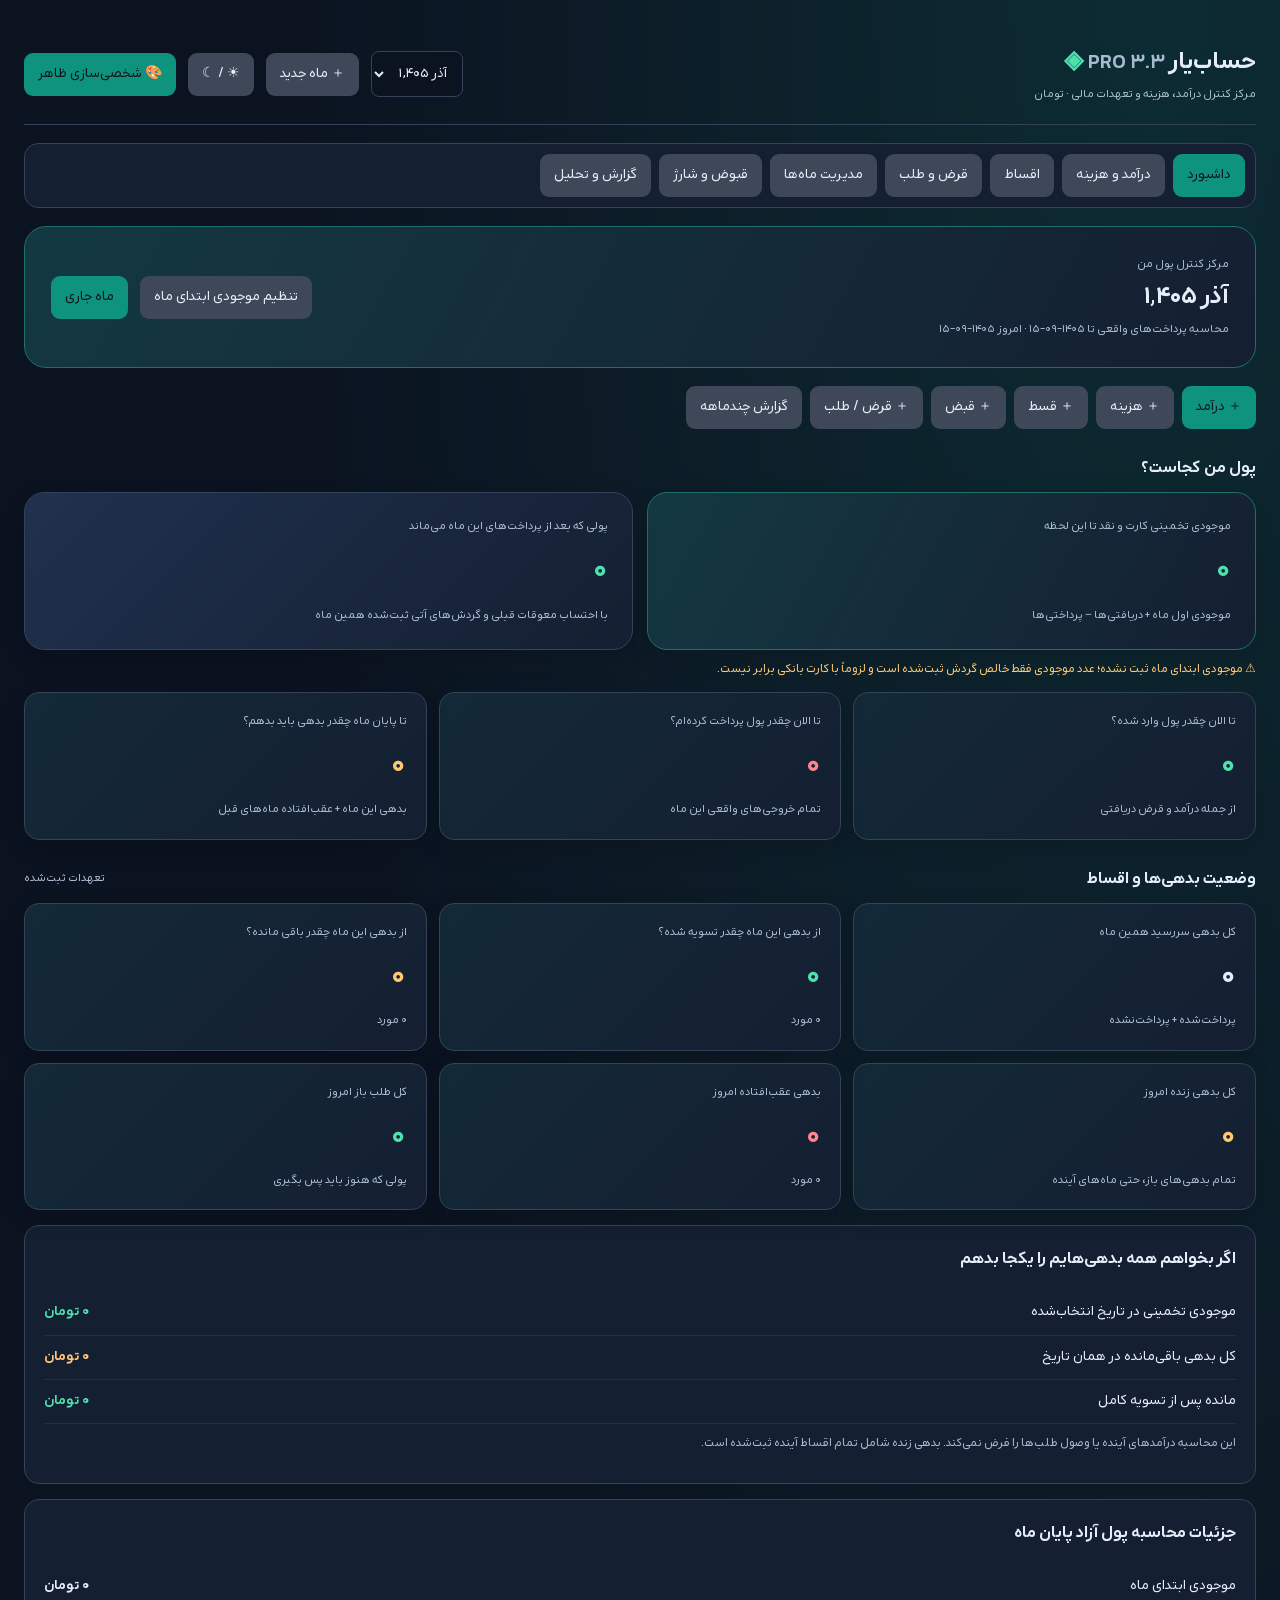
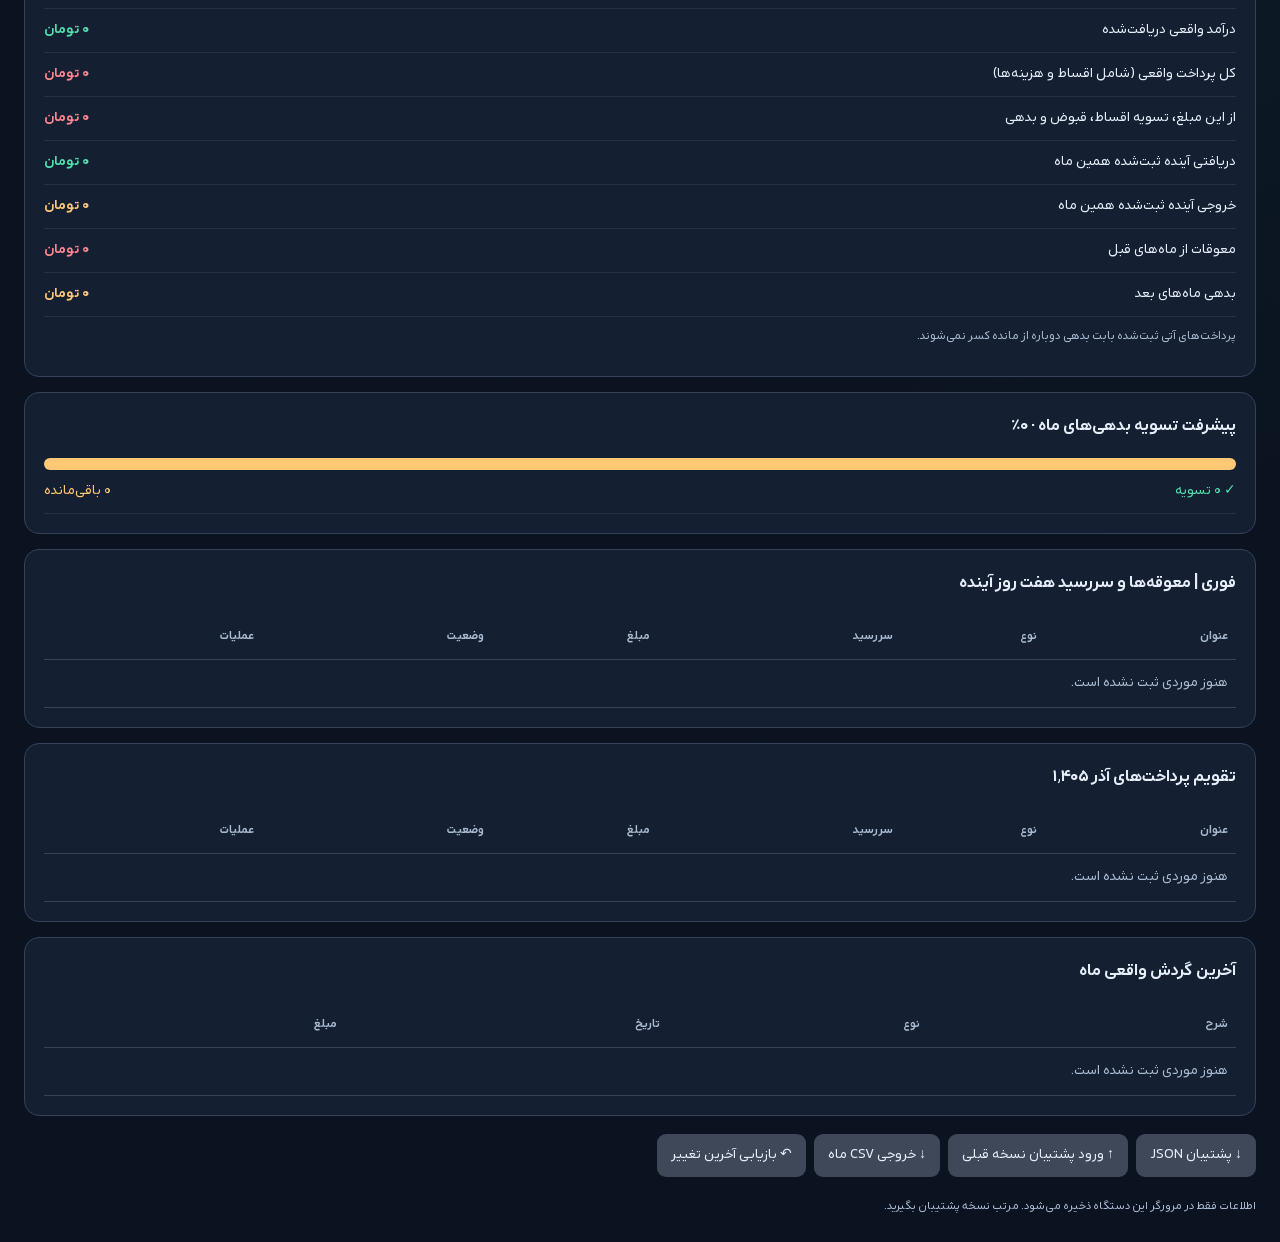
==== index.html @ c20eb89d "chore: add original HesabYar PRO 3.3 single-file app" ====
<!DOCTYPE html><html lang="fa" dir="rtl"><meta charset="utf-8"><meta name="viewport" content="width=device-width,initial-scale=1"><title>حساب‌یار | مدیریت مالی شخصی</title><style>
*{box-sizing:border-box}body{margin:0;font:14px Tahoma,Arial,sans-serif;background:#0b1220;color:#e5edf8}button,input,select{font:inherit}button{cursor:pointer;border:0;border-radius:9px;padding:10px 14px;background:#26364e;color:#fff}button:hover{filter:brightness(1.2)}.primary{background:#0e937e}.danger{color:#ff9d9d}.wrap{max-width:1300px;margin:auto;padding:24px}header{display:flex;justify-content:space-between;align-items:center;flex-wrap:wrap;gap:12px}h1{font-size:25px;margin:0}h2{font-size:17px;margin:0 0 18px}small,.muted{color:#9baec8}nav,.actions{display:flex;gap:8px;flex-wrap:wrap;margin:18px 0}nav button.active{background:#0e937e}.grid{display:grid;grid-template-columns:repeat(auto-fit,minmax(210px,1fr));gap:12px}.card,.panel{background:#141f31;border:1px solid #26364a;border-radius:15px;padding:19px}.card strong{display:block;font-size:25px;margin:12px 0;overflow-wrap:anywhere}.panel{margin-top:15px}.green{color:#4ee0ad}.red{color:#ff858e}.amber{color:#ffc875}.row{display:flex;gap:12px;flex-wrap:wrap;align-items:center}.row>*{min-width:0}input,select{background:#0d1727;color:#eee;border:1px solid #40516a;border-radius:8px;padding:11px;width:100%}label{display:grid;gap:7px;color:#b7c7db}form .grid{margin:15px 0}table{width:100%;border-collapse:collapse;white-space:nowrap}td,th{text-align:right;padding:12px 8px;border-bottom:1px solid #26364a}th{color:#a7b9d1;font-size:12px}.scroll{overflow:auto}.pill{display:inline-block;border-radius:20px;background:#25354b;padding:5px 10px}.bar{height:12px;background:#29374a;border-radius:8px;overflow:hidden;margin:12px 0}.bar i{display:block;height:100%;background:#35c9a1}.hidden{display:none!important}dialog{background:#141f31;color:#eee;border:1px solid #40516a;border-radius:16px;width:min(680px,95vw);max-height:90vh;overflow:auto;padding:24px}dialog::backdrop{background:#0009}.notice{padding:12px;border-right:3px solid #ffc875;background:#242b36;border-radius:8px;margin:12px 0}body.light{background:#edf2f7;color:#182438}body.light .panel,body.light .card,body.light dialog{background:white;color:#182438;border-color:#d6deea}body.light input,body.light select{background:#f4f7fb;color:#182438}body.light label,body.light .muted,body.light small,body.light th{color:#52647a}body.light .green{color:#087b58}body.light .red{color:#b72237}body.light .amber{color:#956000}@media(max-width:600px){.wrap{padding:12px}.card strong{font-size:20px}td,th{padding:9px 5px}}
body{background:radial-gradient(ellipse at 90% 0%,#17364a 0%,#0b1220 45%);line-height:1.65}.wrap{max-width:1440px}header{padding:18px 0;border-bottom:1px solid #304158}nav{position:sticky;top:0;z-index:2;background:#111c2cee;backdrop-filter:blur(12px);padding:10px;border:1px solid #304158;border-radius:14px}nav button{background:transparent}nav button.active{background:#147d73}.card{background:linear-gradient(135deg,#182a3e,#141f31);box-shadow:0 8px 24px #0002}.card strong{font-size:clamp(19px,2vw,28px);font-variant-numeric:tabular-nums}.hero{background:linear-gradient(120deg,#183b4c,#102437 65%);border:1px solid #35576a;border-radius:22px;padding:26px;display:flex;justify-content:space-between;align-items:center;flex-wrap:wrap;gap:20px}.heroamount{font-size:clamp(24px,4vw,42px);font-weight:bold}.heroamount small{font-size:13px}.state{display:inline-block;padding:5px 12px;border-radius:20px;font-size:12px;font-weight:bold}.paid{color:#65e8b7;background:#124638}.late{color:#ffadb6;background:#542b3b}.soon{color:#ffd28a;background:#513d25}.waiting{color:#bad4ff;background:#253d61}.chartrow{display:grid;grid-template-columns:minmax(90px,1fr) 3fr minmax(90px,1fr);gap:16px;align-items:center;padding:10px 0;border-bottom:1px solid #304158}.reportcards{margin-top:16px}tbody tr:hover{background:#8295af12}td button{margin:2px;padding:7px 10px}.light nav{background:#f9fbff}.light nav button{color:#334155}.light nav button.active{color:white}.light .hero{background:linear-gradient(120deg,#dcf5ef,#e4edf9);border-color:#c0d7db}.light .paid{color:#087b58;background:#d6f5e6}.light .late{color:#b72237;background:#ffe1e5}.light .soon{color:#835400;background:#fff0d2}.light .waiting{color:#244b80;background:#e1edff}input[data-money]{font-weight:bold;font-size:18px;letter-spacing:1px}button:focus-visible,input:focus-visible,select:focus-visible{outline:2px solid #47cdb7;outline-offset:2px}@media(max-width:600px){.hero{padding:16px}.chartrow{grid-template-columns:1fr 2fr}.chartrow>b:last-child{grid-column:2}.grid{grid-template-columns:repeat(auto-fit,minmax(150px,1fr))}}

.finance-main{display:grid;grid-template-columns:repeat(2,minmax(0,1fr));gap:14px}.finance-main .card{padding:24px;border-radius:20px}.finance-main .card strong{font-size:clamp(22px,3vw,38px)}.finance-main .card:first-child{border-color:#298b79;background:linear-gradient(135deg,#123d38,#14283b)}.finance-main .card:nth-child(2){border-color:#526b91;background:linear-gradient(135deg,#233b59,#17263a)}.finance-main .card small{display:block}.finance-grid{display:grid;grid-template-columns:repeat(3,minmax(0,1fr));gap:12px}.finance-grid .card strong,.finance-main .card strong{white-space:nowrap;overflow-wrap:normal;direction:ltr;text-align:right;font-size:clamp(18px,2.15vw,32px);letter-spacing:-.6px}.finance-grid .card small{display:block}.section-title{margin:25px 0 10px;display:flex;align-items:center;justify-content:space-between;gap:10px}.section-title h2{margin:0}.finance-note{color:#9baec8;font-size:12px;margin:10px 0}.finance-grid .card{min-width:0}.light .finance-main .card:first-child{background:#e0f5eb}.light .finance-main .card:nth-child(2){background:#e5edf9}.light .finance-note{color:#52647a}.debt-bar{display:flex;height:12px;border-radius:12px;overflow:hidden;background:#29374a}.debt-bar span{display:block}.mini-line{display:flex;justify-content:space-between;gap:12px;padding:10px 0;border-bottom:1px solid #8295af25}.mini-line b{white-space:nowrap}.balance-warning{color:#ffc875;font-size:12px}.light .balance-warning{color:#956000}@media(max-width:850px){.finance-grid{grid-template-columns:repeat(2,minmax(0,1fr))}}@media(max-width:520px){.finance-main,.finance-grid{grid-template-columns:1fr}.finance-main .card strong,.finance-grid .card strong{font-size:27px}}

body{font-family:var(--ui-font,Arad,Tahoma,Arial,sans-serif);font-size:var(--ui-size,14px);background:radial-gradient(ellipse at 90% 0%,color-mix(in srgb,var(--accent) 20%,var(--bg)),var(--bg) 55%);color:var(--fg)}
body.light{background:radial-gradient(ellipse at 90% 0%,color-mix(in srgb,var(--accent) 12%,var(--bg)),var(--bg) 55%);color:var(--fg)}
body .card,body.light .card,body .panel,body.light .panel,body dialog,body.light dialog{background:var(--surface);color:var(--fg);border-color:var(--border)}
body .card{background:linear-gradient(135deg,color-mix(in srgb,var(--accent) 9%,var(--surface)),var(--surface))}
body .hero,body.light .hero,body .finance-main .card:first-child,body.light .finance-main .card:first-child{background:linear-gradient(120deg,color-mix(in srgb,var(--accent) 22%,var(--surface)),var(--surface));border-color:color-mix(in srgb,var(--accent) 55%,var(--border))}
body .finance-main .card:nth-child(2),body.light .finance-main .card:nth-child(2){background:linear-gradient(135deg,color-mix(in srgb,var(--accent2) 20%,var(--surface)),var(--surface));border-color:var(--border)}
body nav,body.light nav{background:var(--surface);border-color:var(--border)}body nav button,body.light nav button{color:var(--fg)}body nav button.active,body.light nav button.active,body .primary{background:var(--accent);color:var(--accent-text)}
body input,body select,body.light input,body.light select{background:var(--bg);color:var(--fg);border-color:var(--border)}body label,body small,body .muted,body th,body .finance-note,body.light label,body.light small,body.light .muted,body.light th,body.light .finance-note{color:var(--muted)}
body td,body th,body header,body .chartrow{border-color:var(--border)}body button:not(.primary):not(.active){background:color-mix(in srgb,var(--surface) 80%,var(--fg));color:var(--fg)}body nav button:not(.active){background:transparent}body .pill,body .notice{background:color-mix(in srgb,var(--surface) 88%,var(--fg));color:var(--fg)}
body .green,body.light .green{color:var(--good)}body .red,body.light .red,body .danger{color:var(--bad)}body .amber,body.light .amber,body .balance-warning,body.light .balance-warning{color:var(--warn)}body .bar i{background:var(--accent)}body .debt-bar span:first-child{background:var(--good)!important}body .debt-bar span:nth-child(2){background:var(--warn)!important}
.appearance-grid{display:grid;grid-template-columns:repeat(auto-fit,minmax(130px,1fr));gap:10px;margin:14px 0}.theme-tile{border:1px solid var(--border);text-align:right;padding:12px!important;display:grid;gap:8px}.theme-tile.selected{outline:2px solid var(--accent)}.swatches{display:flex;gap:5px}.swatches i{height:20px;flex:1;border-radius:5px;border:1px solid #8885}.appearance-preview{padding:16px;border:1px solid var(--border);border-radius:14px;background:linear-gradient(120deg,color-mix(in srgb,var(--accent) 18%,var(--surface)),var(--surface));margin:14px 0}input[type=color]{height:45px;padding:4px}input[type=range]{padding:0;accent-color:var(--accent)}
@font-face{font-family:HesabArad;src:url([data-uri]) format("woff2");font-weight:100 1000;font-style:normal;font-display:swap}body,body button,body input,body select,body textarea,body dialog,body option{font-family:var(--ui-font,Tahoma,sans-serif)!important}dialog{font-size:var(--ui-size,14px)}
</style><body><main class="wrap"><header><div><h1>حساب‌یار <small>PRO 3.3</small> <span class="green">◈</span></h1><small>مرکز کنترل درآمد، هزینه و تعهدات مالی · تومان</small></div><div class="row"><select id="month" style="width:auto" onchange="S.month=this.value;addMonth(S.month);save();render()"></select><button onclick="newMonth()">＋ ماه جدید</button><button onclick="toggleAppearance()">☀ / ☾</button><button class="primary" onclick="appearanceDialog()">🎨 شخصی‌سازی ظاهر</button></div></header><nav id="nav"></nav><div id="view"></div><div class="actions"><button onclick="backup()">↓ پشتیبان JSON</button><button onclick="document.getElementById('import').click()">↑ ورود پشتیبان نسخه قبلی</button><input class="hidden" type="file" id="import" accept=".json" onchange="restore(this)"><button onclick="csv()">↓ خروجی CSV ماه</button><button onclick="recoverPrevious()">↶ بازیابی آخرین تغییر</button></div><small>اطلاعات فقط در مرورگر این دستگاه ذخیره می‌شود. مرتب نسخه پشتیبان بگیرید.</small></main><dialog id="dlg"><div class="row" style="justify-content:space-between"><h2 id="dt"></h2><button onclick="document.getElementById('dlg').close()">✕</button></div><div id="db"></div></dialog><dialog id="appearance" style="width:min(800px,95vw)"><div class="row" style="justify-content:space-between"><h2>شخصی‌سازی ظاهر</h2><button onclick="$('appearance').close()">✕</button></div><div id="appearanceBody"></div><input class="hidden" id="fontUpload" type="file" accept=".woff,.woff2,.ttf,.otf" onchange="importFont(this)"></dialog><script>
const $=id=>document.getElementById(id), fmt=n=>Math.round(n||0).toLocaleString('fa-IR'), esc=s=>String(s??'').replace(/[&<>"']/g,c=>({'&':'&amp;','<':'&lt;','>':'&gt;','"':'&quot;',"'":'&#39;'}[c])), uid=()=>Date.now().toString(36)+Math.random().toString(36).slice(2,9), pad=n=>String(n).padStart(2,'0');
const pf=new Intl.DateTimeFormat('en-US-u-ca-persian',{year:'numeric',month:'2-digit',day:'2-digit'});function jdate(d=new Date()){let p=Object.fromEntries(pf.formatToParts(d).map(x=>[x.type,x.value]));return p.year+'-'+p.month+'-'+p.day}const today=()=>jdate(), current=()=>today().slice(0,7);const dateCache=new Map();function greg(j){if(dateCache.has(j))return dateCache.get(j);let [y,m,d]=j.split('-').map(Number), a=new Date(y+621,2,19,12);for(let i=0;i<370;i++){let t=new Date(a);t.setDate(a.getDate()+i);if(jdate(t)===j){dateCache.set(j,t);return t}}dateCache.set(j,null);return null}function shift(m,n){let [y,k]=m.split('-').map(Number),z=y*12+k-1+n;return Math.floor(z/12)+'-'+pad(z%12+1)}function due(m,d){for(let k=Math.min(d,31);k>=1;k--){let j=m+'-'+pad(k);if(greg(j))return j}return m+'-01'}function days(j){let a=greg(j),b=greg(today());return a&&b?Math.round((a-b)/86400000):0}const names=['فروردین','اردیبهشت','خرداد','تیر','مرداد','شهریور','مهر','آبان','آذر','دی','بهمن','اسفند'];function monthName(m){return names[+m.slice(5)-1]+' '+fmt(+m.slice(0,4))}function norm(s){return String(s).replace(/[۰-۹]/g,c=>'۰۱۲۳۴۵۶۷۸۹'.indexOf(c)).replace(/[٠-٩]/g,c=>'٠١٢٣٤٥٦٧٨٩'.indexOf(c)).replaceAll('/','-').trim()}
let S={month:current(),months:[current()],tx:[],plans:[],loans:[],light:false};try{let raw=localStorage.getItem('hesabyar-v1');if(raw)S=JSON.parse(raw)}catch(e){alert('خواندن اطلاعات قبلی ناموفق بود')}function save(){try{let old=localStorage.getItem('hesabyar-v1');if(old&&old!==JSON.stringify(S))localStorage.setItem('hesabyar-previous',old);localStorage.setItem('hesabyar-v1',JSON.stringify(S));}catch(e){alert('ذخیره ناموفق است؛ پشتیبان بگیرید')}}if(S.light)document.body.classList.add('light');let tab='dash';const tabs={dash:'داشبورد',tx:'درآمد و هزینه',plans:'اقساط',loans:'قرض و طلب',months:'مدیریت ماه‌ها',bills:'قبوض و شارژ',reports:'گزارش و تحلیل'};function openD(t,h){$('dt').textContent=t;$('db').innerHTML=h;$('dlg').showModal()}function closeD(){ $('dlg').close();save();render()}function field(n,l,v='',type='text',extra=''){return `<label>${l}<input name="${n}" type="${type}" value="${esc(n==='amount'&&v!==''?fmt(v):v)}" ${n==='amount'?'inputmode="numeric" data-money="1" autocomplete="off"':''} ${extra} required></label>`}function sel(n,l,opts,v){return `<label>${l}<select name="${n}">${opts.map(([a,b])=>`<option value="${a}" ${a===v?'selected':''}>${b}</option>`).join('')}</select></label>`}function form(h,fn,button='ذخیره'){return `<form onsubmit="event.preventDefault();${fn}(Object.fromEntries(new FormData(this)))"><div class="grid">${h}</div><button class="primary">${button}</button></form>`}function dateField(n,l,v){return field(n,l,v,'text','placeholder="1405-09-01"')}function validDate(x){x=norm(x);if(!/^\d{4}-\d{2}-\d{2}$/.test(x)||!greg(x))throw Error('تاریخ شمسی نامعتبر است؛ نمونه 1405-09-01');return x}function money(x){let n=Number(norm(x).replace(/[,٬، ]/g,''));if(!Number.isFinite(n)||n<=0)throw Error('مبلغ باید مثبت باشد');return n}function safe(fn){try{fn()}catch(e){alert(e.message)}}function addMonth(m){if(!S.months.includes(m))S.months.push(m)}function newMonth(){openD('تعریف ماه جدید',form(field('m','سال و ماه شمسی',shift(S.month,1)),'saveMonth'))}function saveMonth(o){safe(()=>{let m=norm(o.m);if(!/^\d{4}-(0[1-9]|1[0-2])$/.test(m))throw Error('نمونه صحیح: 1405-09');addMonth(m);S.month=m;closeD()})}
function installments(){return S.plans.flatMap(p=>Array.from({length:p.count},(_,i)=>({id:p.id+':'+i,plan:p,i,date:due(shift(p.start,i),p.day),amount:p.amount,pay:p.pay?.[i]||null,title:p.title,kind:p.kind==='bill'?'bill':'installment'})))}function obligations(){return [...installments(),...S.loans.map(l=>({...l,kind:l.type==='borrow'?'borrow':'lend'}))]}function cash(){let a=S.tx.map(t=>({...t,sign:t.type==='income'?1:-1}));for(let o of installments())if(o.pay)a.push({title:o.title,date:o.pay.date,amount:o.pay.amount,sign:-1,type:o.kind});for(let l of S.loans){a.push({title:l.title,date:l.given,amount:l.amount,sign:l.type==='borrow'?1:-1,type:l.type});if(l.pay)a.push({title:l.title,date:l.pay.date,amount:l.pay.amount,sign:l.type==='borrow'?-1:1,type:'settlement'})}return a}function totals(m){let a=cash().filter(t=>t.date.slice(0,7)===m),inc=a.filter(t=>t.sign===1).reduce((s,t)=>s+t.amount,0),out=a.filter(t=>t.sign===-1).reduce((s,t)=>s+t.amount,0);let pending=obligations().filter(o=>!o.pay&&o.kind!=='lend'&&o.date.slice(0,7)===m).reduce((s,o)=>s+o.amount,0);return {inc,out,pending,net:inc-out}}function status(o){if(o.pay&&o.pay.date>today())return '<span class="state waiting">پرداخت ثبت‌شده برای آینده</span>';if(o.pay)return '<span class="state paid">✓ تسویه شده</span>';let d=days(o.date);return `<span class="state ${d<0?'late':d<=7?'soon':'waiting'}">${d<0?fmt(-d)+' روز گذشته':d===0?'امروز':fmt(d)+' روز مانده'}</span>`}function table(head,rows){return `<div class="scroll"><table><thead><tr>${head.map(x=>`<th>${x}</th>`).join('')}</tr></thead><tbody>${rows.length?rows.map(r=>'<tr>'+r.map(x=>`<td>${x}</td>`).join('')+'</tr>').join(''):`<tr><td colspan="${head.length}" class="muted">هنوز موردی ثبت نشده است.</td></tr>`}</tbody></table></div>`}function card(l,v,c='',sub=''){return `<div class="card"><small>${l}</small><strong class="${c}">${fmt(v)}</strong><small>${sub||'تومان'}</small></div>`}function act(t,fn,c=''){return `<button class="${c}" onclick="${fn}">${t}</button>`}function payBtn(o){return act(o.pay?'لغو تسویه':'ثبت تسویه',`payDialog('${o.kind}','${o.id}')`,o.pay?'':'primary')}function obRows(a){return a.map(o=>[esc(o.title),o.kind==='lend'?'طلب':o.kind==='borrow'?'بدهی':o.kind==='bill'?'قبض / شارژ':'قسط',esc(o.date),fmt(o.amount),status(o),payBtn(o)])}function oldDashboard(){let t=totals(S.month),all=obligations(),pending=all.filter(o=>!o.pay&&o.kind!=='lend'),rec=all.filter(o=>!o.pay&&o.kind==='lend'),late=pending.filter(o=>days(o.date)<0),soon=all.filter(o=>!o.pay&&days(o.date)<=30).sort((a,b)=>a.date.localeCompare(b.date));return `<div class="grid">${card('ورودی ماه',t.inc,'green')}${card('خروجی ماه',t.out,'red')}${card('مانده واقعی ماه',t.net,t.net<0?'red':'green')}${card('مانده پس از تعهدات ماه',t.net-t.pending,'amber')}${card('کل بدهی باز',pending.reduce((s,o)=>s+o.amount,0),'red')}${card('کل مطالبات باز',rec.reduce((s,o)=>s+o.amount,0),'green')}${card('اقساط و بدهی عقب‌افتاده',late.reduce((s,o)=>s+o.amount,0),'red',fmt(late.length)+' مورد')}</div><div class="actions">${act('＋ درآمد',"txDialog('income')",'primary')}${act('＋ هزینه',"txDialog('expense')")}${act('＋ قسط جدید','planDialog()')}${act('＋ قرض / طلب','loanDialog()')}</div><div class="panel"><h2>نبض مالی ${monthName(S.month)}</h2><div class="row"><span>نسبت خروجی به ورودی: ${t.inc?fmt(t.out/t.inc*100)+'٪':'نامشخص'}</span></div><div class="bar"><i style="width:${t.inc?Math.min(100,t.out/t.inc*100):0}%;background:${t.out>t.inc?'#ef7181':'#35c9a1'}"></i></div><small>تعهدات پرداخت‌نشده همین ماه: ${fmt(t.pending)} تومان</small></div><div class="panel"><h2>⏱ سررسیدهای ۳۰ روز آینده و معوقه‌ها</h2>${table(['عنوان','نوع','سررسید','مبلغ','وضعیت','عملیات'],obRows(soon))}</div><div class="panel"><h2>روند ماهانه</h2>${S.months.slice().sort().map(m=>{let a=totals(m),max=Math.max(a.inc,a.out,1);return `<div style="margin:15px 0"><b>${monthName(m)}</b><small> | ورودی ${fmt(a.inc)} / خروجی ${fmt(a.out)}</small><div class="bar"><i style="width:${a.inc/max*100}%"></i></div><div class="bar"><i style="width:${a.out/max*100}%;background:#ef7181"></i></div></div>`}).join('')}</div>`}
function txDialog(type='income',id=''){let t=S.tx.find(x=>x.id===id)||{type,title:'',amount:'',date:S.month===current()?today():S.month+'-01',category:'سایر'};openD(id?'ویرایش تراکنش':'ثبت تراکنش',form(sel('type','نوع',[['income','درآمد'],['expense','هزینه']],t.type)+field('title','شرح',t.title)+field('amount','مبلغ (تومان)',t.amount)+dateField('date','تاریخ شمسی',t.date)+field('category','دسته‌بندی',t.category),`saveTx.bind(null,'${id}')`))}function saveTx(id,o){safe(()=>{let t={...o,id:id||uid(),amount:money(o.amount),date:validDate(o.date)};S.tx=S.tx.filter(x=>x.id!==id);S.tx.push(t);addMonth(t.date.slice(0,7));closeD()})}function remove(type,id){if(confirm('این مورد حذف شود؟')){S[type]=S[type].filter(x=>x.id!==id);save();render()}}function txView(){let a=S.tx.filter(t=>t.date.startsWith(S.month)).sort((a,b)=>a.date.localeCompare(b.date));return `<div class="actions">${act('＋ درآمد',"txDialog('income')",'primary')}${act('＋ هزینه',"txDialog('expense')")}</div><div class="panel"><h2>تراکنش‌های ${monthName(S.month)}</h2>${table(['شرح','دسته','نوع','تاریخ','مبلغ','عملیات'],a.map(t=>[esc(t.title),esc(t.category),t.type==='income'?'درآمد':'هزینه',t.date,fmt(t.amount),act('ویرایش',`txDialog('${t.type}','${t.id}')`)+act('حذف',`remove('tx','${t.id}')`,'danger')]))}</div><div class="panel"><h2>دفتر گردش نقدی (شامل تسویه‌ها و قرض‌ها)</h2>${table(['شرح','تاریخ','مبلغ'],cash().filter(t=>t.date.startsWith(S.month)).map(t=>[esc(t.title),t.date,`<span class="${t.sign>0?'green':'red'}">${t.sign>0?'+':'−'} ${fmt(t.amount)}</span>`]))}</div>`}
let wizard={};function planDialog(id=''){let p=S.plans.find(x=>x.id===id);wizard=p?{...p}:{title:'',amount:'',count:12,day:5,start:S.month};openD('ویزارد اقساط | مرحله ۱ از ۲',form(field('title','نام وام یا خرید',wizard.title)+field('amount','مبلغ هر قسط (تومان)',wizard.amount)+field('count','تعداد اقساط باقی‌مانده',wizard.count,'number','min="1" max="360"')+field('day','روز سررسید ماه',wizard.day,'number','min="1" max="31"')+field('start','ماه اولین قسط (شمسی)',wizard.start),`previewPlan.bind(null,'${id}')`,'پیش‌نمایش جدول'))}function previewPlan(id,o){safe(()=>{let start=norm(o.start),count=+o.count,day=+o.day;if(!/^\d{4}-(0[1-9]|1[0-2])$/.test(start)||!Number.isInteger(count)||count<1||count>360||!Number.isInteger(day)||day<1||day>31)throw Error('ماه، روز یا تعداد نامعتبر است');let old=S.plans.find(p=>p.id===id);if(old&&Object.keys(old.pay||{}).length&&(old.start!==start||old.day!==day||old.count!==count||old.amount!==money(o.amount)))throw Error('برای حفظ سوابق، برنامه دارای پرداخت قابل تغییر ساختاری نیست.');wizard={id:id||uid(),kind:old?.kind||'installment',title:o.title,amount:money(o.amount),start,count,day,pay:old?.pay||{}};$('dt').textContent='ویزارد اقساط | مرحله ۲ از ۲';$('db').innerHTML=`<div class="notice">مجموع اقساط: ${fmt(wizard.amount*count)} تومان</div>${table(['شماره','سررسید','مبلغ'],Array.from({length:count},(_,i)=>[fmt(i+1),due(shift(start,i),day),fmt(wizard.amount)]))}<div class="actions">${act('تأیید و ساخت جدول','commitPlan()','primary')}${act('بازگشت',`planDialog('${id}')`)}</div>`})}function commitPlan(){S.plans=S.plans.filter(p=>p.id!==wizard.id);S.plans.push(wizard);addMonth(wizard.start);closeD()}function plansView(){let a=installments();return `<div class="actions">${act('＋ تعریف اقساط با ویزارد','planDialog()','primary')}</div>${S.plans.filter(p=>p.kind!=='bill').map(p=>{let x=a.filter(o=>o.plan.id===p.id),paid=x.filter(o=>o.pay).length;return `<div class="panel"><div class="row" style="justify-content:space-between"><h2>${esc(p.title)}</h2><div>${act('ویرایش',`planDialog('${p.id}')`)}${act('حذف',`remove('plans','${p.id}')`,'danger')}</div></div><div class="grid">${card('مبلغ هر قسط',p.amount)}${card('بدهی باقی‌مانده',(p.count-paid)*p.amount,'amber')}${card('اقساط باقی‌مانده',p.count-paid,'','از '+fmt(p.count)+' قسط')}</div><div class="bar"><i style="width:${paid/p.count*100}%"></i></div><small>${fmt(paid)} قسط پرداخت شده از ${fmt(p.count)}</small><details ${x.some(o=>o.date.startsWith(S.month))?'open':''}><summary style="cursor:pointer;margin:12px 0">جدول کامل اقساط</summary>${table(['شماره','سررسید','مبلغ','وضعیت','تاریخ پرداخت','عملیات'],x.map(o=>[fmt(o.i+1),o.date,fmt(o.amount),status(o),o.pay?.date||'—',payBtn(o)]))}</details></div>`}).join('')||'<div class="panel muted">هنوز برنامه اقساطی تعریف نشده است.</div>'}`}
function loanDialog(id=''){let l=S.loans.find(x=>x.id===id)||{type:'lend',title:'',amount:'',given:today(),date:due(shift(S.month,1),1)};openD(id?'ویرایش قرض':'ثبت قرض یا طلب',form(sel('type','نوع',[['lend','قرض دادم (طلب)'],['borrow','قرض گرفتم (بدهی)']],l.type)+field('title','نام شخص / شرح',l.title)+field('amount','مبلغ (تومان)',l.amount)+dateField('given','تاریخ دریافت یا پرداخت اولیه',l.given)+dateField('date','تاریخ سررسید بازپرداخت',l.date),`saveLoan.bind(null,'${id}')`))}function saveLoan(id,o){safe(()=>{let old=S.loans.find(x=>x.id===id),l={...o,id:id||uid(),amount:money(o.amount),given:validDate(o.given),date:validDate(o.date),pay:old?.pay||null};if(l.date<l.given)throw Error('سررسید نباید قبل از تاریخ اولیه باشد');if(old?.pay&&(l.amount!==old.amount||l.type!==old.type||l.given!==old.given))throw Error('ابتدا تسویه را لغو کنید');S.loans=S.loans.filter(x=>x.id!==id);S.loans.push(l);addMonth(l.given.slice(0,7));closeD()})}function loansView(){return `<div class="actions">${act('＋ قرض یا طلب جدید','loanDialog()','primary')}</div><div class="panel"><h2>دفتر قرض و طلب</h2>${table(['شخص / شرح','نوع','تاریخ اولیه','سررسید','مبلغ','وضعیت','عملیات'],S.loans.map(l=>[esc(l.title),l.type==='lend'?'طلب':'بدهی',l.given,l.date,fmt(l.amount),status(l),payBtn({...l,kind:l.type})+act('ویرایش',`loanDialog('${l.id}')`)+act('حذف',`remove('loans','${l.id}')`,'danger')]))}</div>`}function getOb(kind,id){return ['installment','bill'].includes(kind)?installments().find(x=>x.id===id):S.loans.find(x=>x.id===id)}function payDialog(kind,id){let o=getOb(kind,id);if(!o)return;if(o.pay){if(confirm('تسویه لغو شود؟ اثر آن از گردش مالی حذف خواهد شد.')){setPay(kind,id,null);save();render()}return}openD('ثبت تسویه | '+o.title,`<div class="notice">مبلغ کامل: ${fmt(o.amount)} تومان</div>`+form(dateField('date','تاریخ واقعی تسویه',today()),`savePay.bind(null,'${kind}','${id}')`,'تأیید تسویه کامل'))}function setPay(kind,id,pay){let o=getOb(kind,id);if(['installment','bill'].includes(kind)){o.plan.pay=o.plan.pay||{};if(pay)o.plan.pay[o.i]=pay;else delete o.plan.pay[o.i]}else o.pay=pay}function savePay(kind,id,v){safe(()=>{let o=getOb(kind,id),date=validDate(v.date);if(date>today())throw Error('تاریخ تسویه نمی‌تواند در آینده باشد');if(o.given&&date<o.given)throw Error('تاریخ تسویه قبل از ایجاد قرض است');setPay(kind,id,{date,amount:o.amount});addMonth(date.slice(0,7));closeD()})}
function monthView(){return `<div class="actions">${act('＋ ماه جدید','newMonth()','primary')}</div><div class="panel"><h2>آرشیو ماه‌ها</h2>${table(['ماه','ورودی','خروجی','مانده','تعهدات باز','عملیات'],[...new Set([...S.months,...obligations().map(o=>o.date.slice(0,7))])].sort().reverse().map(m=>{let t=totals(m);return [monthName(m),fmt(t.inc),fmt(t.out),fmt(t.net),fmt(t.pending),act('مشاهده',`S.month='${m}';tab='dash';save();render()`)+act('حذف ماه خالی',`deleteMonth('${m}')`,'danger')]}))}</div>`}function deleteMonth(m){if(cash().some(t=>t.date.startsWith(m))||obligations().some(o=>o.date.startsWith(m))){alert('ماه دارای اطلاعات است و حذف نمی‌شود.');return}if(S.months.length===1)return;if(confirm('ماه خالی حذف شود؟')){S.months=S.months.filter(x=>x!==m);if(S.month===m)S.month=S.months[0];save();render()}}function render(){let all=new Set([...S.months,S.month,...cash().map(t=>t.date.slice(0,7)),...obligations().map(o=>o.date.slice(0,7))]);$('month').innerHTML=[...all].sort().reverse().map(m=>`<option value="${m}" ${m===S.month?'selected':''}>${monthName(m)}</option>`).join('');$('nav').innerHTML=Object.entries(tabs).map(([k,v])=>act(v,`tab='${k}';render()`,tab===k?'active':'')).join('');$('view').innerHTML=({dash:dashboard,tx:txView,plans:plansView,loans:loansView,months:monthView,bills:billsView,reports:reportView}[tab])()}function download(name,data,type){let u=URL.createObjectURL(new Blob([data],{type})),a=document.createElement('a');a.href=u;a.download=name;a.click();setTimeout(()=>URL.revokeObjectURL(u),1000)}function backup(){download('hesabyar-'+today()+'.json',JSON.stringify({...S,_appearance:A,_customFont:localStorage.getItem('hesabyar-custom-font')},null,2),'application/json')}function restore(el){let f=el.files[0];if(!f)return;f.text().then(t=>safe(()=>{let x=JSON.parse(t);if(!x||!Array.isArray(x.tx)||!Array.isArray(x.plans)||!Array.isArray(x.loans)||!Array.isArray(x.months)||!/^\d{4}-(0[1-9]|1[0-2])$/.test(x.month))throw Error('فایل پشتیبان نامعتبر است');let idOk=v=>typeof v==='string'&&/^[a-z0-9]+$/.test(v);let mOk=v=>Number.isFinite(v)&&v>0;let dOk=v=>typeof v==='string'&&/^\d{4}-\d{2}-\d{2}$/.test(v)&&greg(v);let pOk=p=>!p||mOk(p.amount)&&dOk(p.date);if(!x.months.every(m=>/^\d{4}-(0[1-9]|1[0-2])$/.test(m))||!x.tx.every(t=>idOk(t.id)&&mOk(t.amount)&&dOk(t.date)&&['income','expense'].includes(t.type))||!x.plans.every(p=>idOk(p.id)&&mOk(p.amount)&&Number.isInteger(p.count)&&p.count>=1&&p.count<=360&&Number.isInteger(p.day)&&p.day>=1&&p.day<=31&&/^\d{4}-(0[1-9]|1[0-2])$/.test(p.start)&&Object.values(p.pay||{}).every(pOk))||!x.loans.every(l=>idOk(l.id)&&mOk(l.amount)&&dOk(l.given)&&dOk(l.date)&&pOk(l.pay)&&['lend','borrow'].includes(l.type)))throw Error('ساختار اطلاعات پشتیبان نامعتبر است');if(x.opening!==undefined&&(!x.opening||typeof x.opening!=='object'||Object.entries(x.opening).some(([k,v])=>!/^\d{4}-(0[1-9]|1[0-2])$/.test(k)||!Number.isSafeInteger(v)||v<0)))throw Error('موجودی ابتدای ماه نامعتبر است');if(confirm('تمام اطلاعات فعلی با فایل پشتیبان جایگزین شود؟')){let appearance=x._appearance,custom=x._customFont;delete x._appearance;delete x._customFont;S=x;save();if(appearance&&typeof appearance==='object'){A={...A,...appearance};if(!Object.hasOwn(fonts,A.font))A.font='arad';storeAppearance();if(typeof custom==='string'&&/^data:[^,]*;base64,[A-Za-z0-9+/=]+$/.test(custom)){loadCustomFont(custom).then(()=>{try{localStorage.setItem('hesabyar-custom-font',custom)}catch(e){alert('فضای ذخیره فونت کافی نیست')}applyAppearance()}).catch(()=>{A.font='arad';storeAppearance();alert('فونت سفارشی پشتیبان معتبر نیست')})}}applyAppearance();render()}})).catch(e=>alert(e.message));el.value=''}function csv(){let q=v=>'"'+String(v).replace(/^[=+\-@]/,"'$&").replaceAll('"','""')+'"';let rows=[['شرح','تاریخ','مبلغ ورودی','مبلغ خروجی'],...cash().filter(t=>t.date.startsWith(S.month)).map(t=>[t.title,t.date,t.sign>0?t.amount:0,t.sign<0?t.amount:0])];download('hesabyar-'+S.month+'.csv','\ufeff'+rows.map(r=>r.map(q).join(',')).join('\r\n'),'text/csv;charset=utf-8')}
const typeLabels={income:'درآمد',expense:'هزینه',installment:'قسط',bill:'قبض و شارژ',borrow:'قرض دریافتی',lend:'قرض پرداختی',settlement:'تسویه قرض و طلب'};
const sum=a=>a.reduce((n,x)=>n+x.amount,0);
document.addEventListener('input',e=>{let t=e.target;if(t.dataset.money){let n=norm(t.value).replace(/[^0-9]/g,'');t.value=n.replace(/\B(?=(\d{3})+(?!\d))/g,'٬').replace(/[0-9]/g,c=>'۰۱۲۳۴۵۶۷۸۹'[+c]);}});
function monthOptions(v){return [...new Set([...S.months,S.month,current(),...cash().map(x=>x.date.slice(0,7)),...obligations().map(x=>x.date.slice(0,7))])].sort().map(m=>`<option value="${m}" ${m===v?'selected':''}>${monthName(m)}</option>`).join('')}
function billDialog(id=''){let p=S.plans.find(x=>x.id===id)||{title:'',amount:'',count:1,day:10,start:S.month,category:'شارژ ساختمان'};openD('ثبت قبض یا هزینه دوره‌ای',form(sel('category','نوع هزینه',['شارژ ساختمان','آب','برق','گاز','تلفن','اینترنت','اجاره','بیمه','اشتراک','سایر'].map(x=>[x,x]),p.category)+field('title','عنوان',p.title)+field('amount','مبلغ هر دوره (تومان)',p.amount)+field('start','ماه اولین سررسید',p.start)+field('day','روز سررسید',p.day,'number','min="1" max="31"')+field('count','تعداد ماه تکرار (۱ برای قبض تکی)',p.count,'number','min="1" max="360"'),`saveBill.bind(null,'${id}')`))}
function saveBill(id,o){safe(()=>{let old=S.plans.find(x=>x.id===id),start=norm(o.start),day=+o.day,count=+o.count,amount=money(o.amount);if(!/^\d{4}-(0[1-9]|1[0-2])$/.test(start)||!Number.isInteger(day)||day<1||day>31||!Number.isInteger(count)||count<1||count>360)throw Error('تاریخ یا تعداد نامعتبر');if(old&&Object.keys(old.pay||{}).length&&(old.start!==start||old.day!==day||old.count!==count||old.amount!==amount))throw Error('ابتدا پرداخت‌های قبلی را لغو کنید یا قبض جدید بسازید');S.plans=S.plans.filter(x=>x.id!==id);S.plans.push({id:id||uid(),kind:'bill',title:o.title,category:o.category,start,day,count,amount,pay:old?.pay||{}});addMonth(start);closeD()})}
function billsView(){let a=installments().filter(x=>x.kind==='bill'&&x.date.startsWith(S.month));return `<div class="actions">${act('＋ قبض / شارژ / هزینه ثابت','billDialog()','primary')}</div><div class="grid">${card('قبوض این ماه',sum(a))}${card('پرداخت شده',sum(a.filter(x=>x.pay)),'green')}${card('پرداخت نشده',sum(a.filter(x=>!x.pay)),'amber')}</div><div class="panel"><h2>قبوض ${monthName(S.month)}</h2>${table(['عنوان','دسته','سررسید','مبلغ','وضعیت','عملیات'],a.map(o=>[esc(o.title),esc(o.plan.category),o.date,fmt(o.amount),status(o),payBtn(o)]))}</div><div class="panel"><h2>مدیریت برنامه‌های دوره‌ای</h2>${table(['عنوان','دسته','مبلغ','تعداد ماه','عملیات'],S.plans.filter(p=>p.kind==='bill').map(p=>[esc(p.title),esc(p.category),fmt(p.amount),fmt(p.count),act('ویرایش',`billDialog('${p.id}')`)+act('حذف',`remove('plans','${p.id}')`,'danger')]))}</div>`}
let F={from:S.month,to:S.month,type:'all',status:'all',search:''};
function filtered(){let inside=x=>x.date.slice(0,7)>=F.from&&x.date.slice(0,7)<=F.to,match=x=>F.type==='all'||x.type===F.type,search=x=>String(x.title).includes(F.search)||String(x.category||'').includes(F.search);let c=cash().filter(x=>inside(x)&&match(x)&&search(x));let o=obligations().filter(x=>inside(x)&&match({...x,type:x.kind})&&search(x));return {c,o}}
function reportView(){return `<div class="panel"><h2>مرکز تحلیل مالی</h2><div class="grid"><label>از ماه<select onchange="F.from=this.value;reportBody()">${monthOptions(F.from)}</select></label><label>تا ماه<select onchange="F.to=this.value;reportBody()">${monthOptions(F.to)}</select></label><label>نوع<select onchange="F.type=this.value;reportBody()"><option value="all">همه موارد</option>${Object.entries(typeLabels).map(([k,v])=>`<option value="${k}" ${k===F.type?'selected':''}>${v}</option>`).join('')}</select></label><label>وضعیت تعهدات<select onchange="F.status=this.value;reportBody()">${[['all','همه'],['paid','تسویه شده'],['open','پرداخت نشده'],['late','معوقه']].map(([k,v])=>`<option value="${k}" ${k===F.status?'selected':''}>${v}</option>`).join('')}</select></label><label>جستجو<input value="${esc(F.search)}" oninput="F.search=this.value;reportBody()" placeholder="عنوان یا دسته"></label></div><div class="actions">${act('این ماه',"F.from=F.to=S.month;render()")}${act('۳ ماه اخیر',"F.from=shift(current(),-2);F.to=current();addMonth(F.from);render()")}${act('۶ ماه اخیر',"F.from=shift(current(),-5);F.to=current();addMonth(F.from);render()")}${act('خروجی گزارش CSV','reportCSV()')}</div></div><div id="reportBody">${reportContent()}</div>`}
function reportBody(){ $('reportBody').innerHTML=reportContent() }
function reportContent(){if(F.from>F.to)return '<div class="notice">بازه زمانی نامعتبر است.</div>';let {c,o}=filtered();o=o.filter(x=>F.status==='all'||(F.status==='paid'?!!x.pay:F.status==='late'?!x.pay&&days(x.date)<0:!x.pay));let inc=sum(c.filter(x=>x.sign>0)),out=sum(c.filter(x=>x.sign<0)),earned=sum(c.filter(x=>x.type==='income')),spent=sum(c.filter(x=>x.type==='expense'||x.type==='bill'||x.type==='installment'));let ms=[];for(let m=F.from;m<=F.to&&ms.length<360;m=shift(m,1))ms.push(m);let rows=ms.map(m=>{let a=c.filter(x=>x.date.startsWith(m));return {m,i:sum(a.filter(x=>x.sign>0)),o:sum(a.filter(x=>x.sign<0))}}),max=Math.max(1,...rows.flatMap(x=>[x.i,x.o]));return `<div class="grid reportcards">${card('درآمد واقعی',earned,'green')}${card('مجموع ورودی نقدی',inc,'green')}${card('مجموع خروجی نقدی',out,'red')}${card('هزینه و اقساط پرداختی',spent,'red')}${card('خالص گردش',inc-out,inc>=out?'green':'red')}${card('تعهدات باز فیلترشده',sum(o.filter(x=>!x.pay&&x.kind!=='lend')),'amber')}</div><div class="panel"><h2>مقایسه ماهانه | مقیاس مشترک</h2>${rows.map(x=>`<div class="chartrow"><b>${monthName(x.m)}</b><div><small>ورودی ${fmt(x.i)}</small><div class="bar"><i style="width:${x.i/max*100}%"></i></div><small>خروجی ${fmt(x.o)}</small><div class="bar"><i style="background:#f4778b;width:${x.o/max*100}%"></i></div></div><b class="${x.i-x.o>=0?'green':'red'}">${fmt(x.i-x.o)}</b></div>`).join('')}</div><div class="panel"><h2>ترکیب خروجی بر اساس نوع</h2>${Object.entries(typeLabels).map(([k,v])=>{let n=sum(c.filter(x=>x.sign<0&&x.type===k));return n?`<div>${v} · ${fmt(n)}<div class="bar"><i style="width:${n/Math.max(out,1)*100}%"></i></div></div>`:''}).join('')||'بدون خروجی'}</div><div class="panel"><h2>گردش نقدی فیلترشده (بر اساس تاریخ واقعی پرداخت)</h2>${table(['شرح','نوع','تاریخ','ورودی','خروجی'],c.sort((a,b)=>b.date.localeCompare(a.date)).map(x=>[esc(x.title),typeLabels[x.type]||x.type,x.date,x.sign>0?fmt(x.amount):'—',x.sign<0?fmt(x.amount):'—']))}</div><div class="panel"><h2>تعهدات فیلترشده (بر اساس سررسید)</h2>${table(['عنوان','نوع','سررسید','مبلغ','وضعیت','عملیات'],obRows(o.sort((a,b)=>a.date.localeCompare(b.date))))}</div>`}
function reportCSV(){let {c}=filtered();let q=v=>'"'+String(v).replace(/^[=+\-@]/,"'$&").replaceAll('"','""')+'"';download('report-'+F.from+'-'+F.to+'.csv','\ufeff'+[['شرح','نوع','تاریخ','ورودی','خروجی'],...c.map(x=>[x.title,typeLabels[x.type],x.date,x.sign>0?x.amount:0,x.sign<0?x.amount:0])].map(r=>r.map(q).join(',')).join('\r\n'),'text/csv;charset=utf-8')}
function balanceDialog(){let v=S.opening?.[S.month];openD('موجودی ابتدای ماه',form(field('opening','موجودی واقعی کارت‌ها و نقد در شروع ماه (تومان)',v===undefined?'':fmt(v),'text','data-money="1" inputmode="numeric"')+`<div class="notice">موجودی قبل از اولین تراکنش همین ماه را وارد کنید. این مبلغ درآمد محسوب نمی‌شود. اگر مانده ماه گذشته را وارد می‌کنید، آن را دوباره به عنوان درآمد ثبت نکنید.</div>`, 'saveOpening'))}
function saveOpening(o){safe(()=>{let n=Number(norm(o.opening).replace(/[,٬، ]/g,''));if(!Number.isSafeInteger(n)||n<0)throw Error('موجودی باید عدد صحیح نامنفی باشد');S.opening=S.opening||{};S.opening[S.month]=n;closeD()})}
function dashboardNumbers(m,now=today()){let end=due(m,31),start=m+'-01',cut=end<now?end:now,all=obligations(),ledger=cash(),c=ledger.filter(x=>x.date>=start&&x.date<=cut),planned=ledger.filter(x=>x.date>=start&&x.date<=end&&x.date>cut),debt=all.filter(x=>x.kind!=='lend'),unpaid=x=>!x.pay||x.pay.date>cut,open=debt.filter(x=>unpaid(x)),monthDebt=debt.filter(x=>x.date.startsWith(m)),monthOpen=monthDebt.filter(unpaid),monthPaid=monthDebt.filter(x=>!unpaid(x)),late=open.filter(x=>x.date<start),future=open.filter(x=>x.date>end),need=[...late,...monthOpen],opening=S.opening?.[m]??0,inc=sum(c.filter(x=>x.sign>0)),out=sum(c.filter(x=>x.sign<0)),plannedIn=sum(planned.filter(x=>x.sign>0)),plannedOut=sum(planned.filter(x=>x.sign<0));let futureDebtPaid= sum(debt.filter(x=>x.pay&&x.pay.date>cut&&x.pay.date>=start&&x.pay.date<=end&&x.date<=end));return {end,cut,c,planned,all,open,monthDebt,monthOpen,monthPaid,late,future,need,opening,inc,out,plannedIn,plannedOut,net:opening+inc-out,after:opening+inc-out+plannedIn-plannedOut-sum(need)+futureDebtPaid,allAfter:opening+inc-out-sum(open),earned:sum(c.filter(x=>x.type==='income')),receivable:sum(all.filter(x=>x.kind==='lend'&&unpaid(x))),paidCash:sum(c.filter(x=>x.sign<0&&['installment','bill','settlement'].includes(x.type)))} }
function dashboard(){let n=dashboardNumbers(S.month),live=obligations().filter(x=>x.kind!=='lend'&&(!x.pay||x.pay.date>today())),actualLate=live.filter(x=>x.date<today()),up=obligations().filter(x=>(!x.pay||x.pay.date>today())&&days(x.date)>=0&&days(x.date)<=7).sort((a,b)=>a.date.localeCompare(b.date)),color=v=>v<0?'red':'green',pct=Math.round(sum(n.monthPaid)/Math.max(1,sum(n.monthDebt))*100),line=(l,v,c='')=>`<div class="mini-line"><span>${l}</span><b class="${c}">${fmt(v)} تومان</b></div>`;return `<div class="hero"><div><small>مرکز کنترل پول من</small><h1>${monthName(S.month)}</h1><small>محاسبه پرداخت‌های واقعی تا ${n.cut} · امروز ${today()}</small></div><div class="row">${act('تنظیم موجودی ابتدای ماه','balanceDialog()')}${act('ماه جاری',"S.month=current();addMonth(S.month);save();render()",'primary')}</div></div><div class="actions">${act('＋ درآمد',"txDialog('income')",'primary')}${act('＋ هزینه',"txDialog('expense')")}${act('＋ قسط','planDialog()')}${act('＋ قبض','billDialog()')}${act('＋ قرض / طلب','loanDialog()')}${act('گزارش چندماهه',"F.from=F.to=S.month;tab='reports';render()")}</div><div class="section-title"><h2>پول من کجاست؟</h2></div><div class="finance-main">${card('موجودی تخمینی کارت و نقد تا این لحظه',n.net,color(n.net),'موجودی اول ماه + دریافتی‌ها − پرداختی‌ها')}${card('پولی که بعد از پرداخت‌های این ماه می‌ماند',n.after,color(n.after),'با احتساب معوقات قبلی و گردش‌های آتی ثبت‌شده همین ماه')}</div>${S.opening?.[S.month]===undefined?'<div class="finance-note balance-warning">⚠ موجودی ابتدای ماه ثبت نشده؛ عدد موجودی فقط خالص گردش ثبت‌شده است و لزوماً با کارت بانکی برابر نیست.</div>':''}<div class="finance-grid" style="margin-top:12px">${card('تا الان چقدر پول وارد شده؟',n.inc,'green','از جمله درآمد و قرض دریافتی')}${card('تا الان چقدر پول پرداخت کرده‌ام؟',n.out,'red','تمام خروجی‌های واقعی این ماه')}${card('تا پایان ماه چقدر بدهی باید بدهم؟',sum(n.need),'amber','بدهی این ماه + عقب‌افتاده ماه‌های قبل')}</div><div class="section-title"><h2>وضعیت بدهی‌ها و اقساط</h2><small>تعهدات ثبت‌شده</small></div><div class="finance-grid">${card('کل بدهی سررسید همین ماه',sum(n.monthDebt),'','پرداخت‌شده + پرداخت‌نشده')}${card('از بدهی این ماه چقدر تسویه شده؟',sum(n.monthPaid),'green',fmt(n.monthPaid.length)+' مورد')}${card('از بدهی این ماه چقدر باقی مانده؟',sum(n.monthOpen),'amber',fmt(n.monthOpen.length)+' مورد')}${card('کل بدهی زنده امروز',sum(live),'amber','تمام بدهی‌های باز، حتی ماه‌های آینده')}${card('بدهی عقب‌افتاده امروز',sum(actualLate),'red',fmt(actualLate.length)+' مورد')}${card('کل طلب باز امروز',sum(obligations().filter(x=>x.kind==='lend'&&(!x.pay||x.pay.date>today()))),'green','پولی که هنوز باید پس بگیری')}</div><div class="panel"><h2>اگر بخواهم همه بدهی‌هایم را یکجا بدهم</h2>${line('موجودی تخمینی در تاریخ انتخاب‌شده',n.net,color(n.net))}${line('کل بدهی باقی‌مانده در همان تاریخ',sum(n.open),'amber')}${line(n.allAfter<0?'کسری برای تسویه کامل':'مانده پس از تسویه کامل',Math.abs(n.allAfter),color(n.allAfter))}<div class="finance-note">این محاسبه درآمدهای آینده یا وصول طلب‌ها را فرض نمی‌کند. بدهی زنده شامل تمام اقساط آینده ثبت‌شده است.</div></div><div class="panel"><h2>جزئیات محاسبه پول آزاد پایان ماه</h2>${line('موجودی ابتدای ماه',n.opening)}${line('درآمد واقعی دریافت‌شده',n.earned,'green')}${line('کل پرداخت واقعی (شامل اقساط و هزینه‌ها)',n.out,'red')}${line('از این مبلغ، تسویه اقساط، قبوض و بدهی',n.paidCash,'red')}${line('دریافتی آینده ثبت‌شده همین ماه',n.plannedIn,'green')}${line('خروجی آینده ثبت‌شده همین ماه',n.plannedOut,'amber')}${line('معوقات از ماه‌های قبل',sum(n.late),'red')}${line('بدهی ماه‌های بعد',sum(n.future),'amber')}<div class="finance-note">پرداخت‌های آتی ثبت‌شده بابت بدهی دوباره از مانده کسر نمی‌شوند.</div></div><div class="panel"><h2>پیشرفت تسویه بدهی‌های ماه · ${fmt(pct)}٪</h2><div class="debt-bar"><span style="width:${pct}%;background:#35c9a1"></span><span style="width:${100-pct}%;background:#d99a32"></span></div><div class="mini-line"><span class="green">✓ ${fmt(n.monthPaid.length)} تسویه</span><span class="amber">${fmt(n.monthOpen.length)} باقی‌مانده</span></div></div><div class="panel"><h2>فوری | معوقه‌ها و سررسید هفت روز آینده</h2>${table(['عنوان','نوع','سررسید','مبلغ','وضعیت','عملیات'],obRows([...actualLate,...up]))}</div><div class="panel"><h2>تقویم پرداخت‌های ${monthName(S.month)}</h2>${table(['عنوان','نوع','سررسید','مبلغ','وضعیت','عملیات'],obRows(n.all.filter(x=>x.date.startsWith(S.month)).sort((a,b)=>a.date.localeCompare(b.date))))}</div><div class="panel"><h2>آخرین گردش واقعی ماه</h2>${table(['شرح','نوع','تاریخ','مبلغ'],n.c.sort((a,b)=>b.date.localeCompare(a.date)).slice(0,10).map(x=>[esc(x.title),typeLabels[x.type]||x.type,x.date,`<span class="${x.sign>0?'green':'red'}">${x.sign>0?'+':'−'} ${fmt(x.amount)}</span>`]))}</div>`}
function recoverPrevious(){safe(()=>{let raw=localStorage.getItem('hesabyar-previous');if(!raw)throw Error('نسخه قبلی موجود نیست');if(confirm('وضعیت قبل از آخرین ذخیره بازیابی شود؟')){S=JSON.parse(raw);save();render()}})}

const themes={ocean:['اقیانوس','#0b1220','#141f31','#0e937e','#5179c4',false],forest:['جنگل زمردی','#101c18','#192b23','#258c62','#a18a48',false],violet:['کهکشان','#171322','#251e36','#9162d8','#536cd8',false],midnight:['نیمه‌شب','#090b10','#191c24','#6479aa','#a783cd',false],rose:['رز و مس','#24171c','#322129','#bd657e','#c69054',false],paper:['کاغذ روشن','#edf2f7','#ffffff','#087e70','#4169b1',true],sand:['شن ساحلی','#f5efe4','#fffaf3','#94652e','#567d73',true],ice:['آبی یخی','#eaf3fa','#ffffff','#276bb0','#537aa1',true]};
const fonts={arad:'HesabArad, Tahoma, sans-serif',system:'system-ui, Tahoma, sans-serif',custom:'HesabCustom, HesabArad, Tahoma, sans-serif'};
let A={theme:S.light?'paper':'ocean',font:'arad',size:14,colors:{}};try{let a=JSON.parse(localStorage.getItem('hesabyar-appearance')||'null');if(a&&typeof a==='object')A={...A,...a}}catch(e){}
if(!Object.hasOwn(fonts,A.font))A.font='arad';
function hex(v,f){return /^#[0-9a-f]{6}$/i.test(v||'')?v:f}function contrast(c){let a=c.slice(1).match(/../g).map(x=>parseInt(x,16)/255).map(x=>x<=.04045?x/12.92:((x+.055)/1.055)**2.4);return .2126*a[0]+.7152*a[1]+.0722*a[2]>.179?'#101820':'#ffffff'}
function applyAppearance(){let t=themes[A.theme]||themes.ocean,c=A.colors||{},light=t[5],r=document.body.style;document.body.classList.toggle('light',light);let accent=hex(c.accent,t[3]);for(let [k,v] of Object.entries({bg:hex(c.bg,t[1]),surface:hex(c.surface,t[2]),accent,accent2:hex(c.accent2,t[4]),fg:light?'#182438':'#e5edf8',muted:light?'#52647a':'#a9bad0',border:light?'#d6deea':'#344359',good:light?'#087b58':'#4ee0ad',bad:light?'#b72237':'#ff858e',warn:light?'#956000':'#ffc875','accent-text':contrast(accent),'ui-font':fonts[A.font]||fonts.arad,'ui-size':Math.max(12,Math.min(20,Number(A.size)||14))+'px'}))r.setProperty('--'+k,v)}
function storeAppearance(){try{localStorage.setItem('hesabyar-appearance',JSON.stringify(A))}catch(e){alert('فضای ذخیره تنظیمات ظاهر کافی نیست.')}applyAppearance()}
function setTheme(k){A.theme=k;A.colors={};storeAppearance();drawAppearance()}
function toggleAppearance(){A.theme=(themes[A.theme]||themes.ocean)[5]?'ocean':'paper';A.colors={};storeAppearance();if($('appearance').open)drawAppearance()}
function drawAppearance(){let t=themes[A.theme]||themes.ocean; $('appearanceBody').innerHTML=`<small>تغییرات بلافاصله اعمال و مستقل از اطلاعات مالی ذخیره می‌شوند.</small><div class="appearance-grid">${Object.entries(themes).map(([k,v])=>`<button class="theme-tile ${A.theme===k?'selected':''}" onclick="setTheme('${k}')"><b>${v[0]}</b><span class="swatches">${v.slice(1,5).map(c=>`<i style="background:${c}"></i>`).join('')}</span></button>`).join('')}</div><div class="grid"><label>فونت رابط کاربری<select onchange="A.font=this.value;storeAppearance()">${Object.entries({arad:'آراد ۲.۵.۱ (پیش‌فرض و آفلاین)',system:'پیش‌فرض سیستم',custom:'فونت واردشده'}).map(([k,v])=>`<option value="${k}" ${A.font===k?'selected':''}>${v}</option>`).join('')}</select></label><label>اندازه نوشته <span id="sizeValue">${Number(A.size)||14}</span><input type="range" min="12" max="20" value="${Number(A.size)||14}" oninput="A.size=+this.value;$('sizeValue').textContent=this.value;storeAppearance()"></label>${[['accent','رنگ اصلی',3],['accent2','رنگ مکمل',4],['bg','پس‌زمینه',1],['surface','رنگ کارت‌ها',2]].map(([k,l,i])=>`<label>${l}<input type="color" value="${hex(A.colors?.[k],t[i])}" oninput="A.colors=A.colors||{};A.colors['${k}']=this.value;storeAppearance()"></label>`).join('')}</div><div class="appearance-preview"><small>پیش‌نمایش زنده · موجودی تخمینی</small><h1 class="green">۲۵,۸۰۰,۰۰۰ تومان</h1><span class="state paid">پرداخت شده</span> <span class="state late">معوقه</span> <span class="state soon">در انتظار پرداخت</span></div><div class="actions"><button onclick="$('fontUpload').click()">↑ وارد کردن فایل فونت</button><button onclick="A={theme:'ocean',font:'arad',size:14,colors:{}};storeAppearance();drawAppearance()">بازنشانی ظاهر</button></div><small>آراد: <a href="https://github.com/MohamadDarvishi/Arad" target="_blank" rel="noopener" style="color:inherit">مخزن رسمی محمد درویشی</a>. آراد ۲.۵.۱ با اعداد فارسی داخل همین فایل تعبیه شده و بدون اینترنت کار می‌کند. برای فونت دلخواه فایل WOFF2، TTF یا OTF را وارد کنید. تنظیمات ظاهر و فونت در پشتیبان کامل ذخیره می‌شوند.</small>`}
function appearanceDialog(){drawAppearance();$('appearance').showModal()}
async function loadCustomFont(data){let f=new FontFace('HesabCustom',`url("${data}")`);await f.load();for(const old of document.fonts){if(old.family==='HesabCustom')document.fonts.delete(old)}document.fonts.add(f);fonts.custom='HesabCustom, Tahoma, sans-serif';return f}
async function importFont(el){let f=el.files[0];if(!f)return;try{if(!/\.(woff2?|ttf|otf)$/i.test(f.name)||f.size>2500000)throw Error('فایل فونت معتبر تا ۲٫۵ مگابایت انتخاب کنید');let data=await new Promise((ok,no)=>{let r=new FileReader();r.onload=()=>ok(r.result);r.onerror=no;r.readAsDataURL(f)});await loadCustomFont(data);A.font='custom';applyAppearance();try{localStorage.setItem('hesabyar-custom-font',data);storeAppearance()}catch(e){alert('فونت اعمال شد اما فضای ذخیره مرورگر کافی نیست؛ پس از بازگشایی دوباره وارد کنید.')}drawAppearance()}catch(e){alert('ورود فونت ناموفق: '+e.message)}finally{el.value=''}}
applyAppearance();try{let savedFont=localStorage.getItem('hesabyar-custom-font');if(savedFont)loadCustomFont(savedFont).then(applyAppearance).catch(()=>alert('فونت ذخیره‌شده بارگذاری نشد؛ دوباره آن را وارد کنید.'))}catch(e){}

render();
</script></body></html>
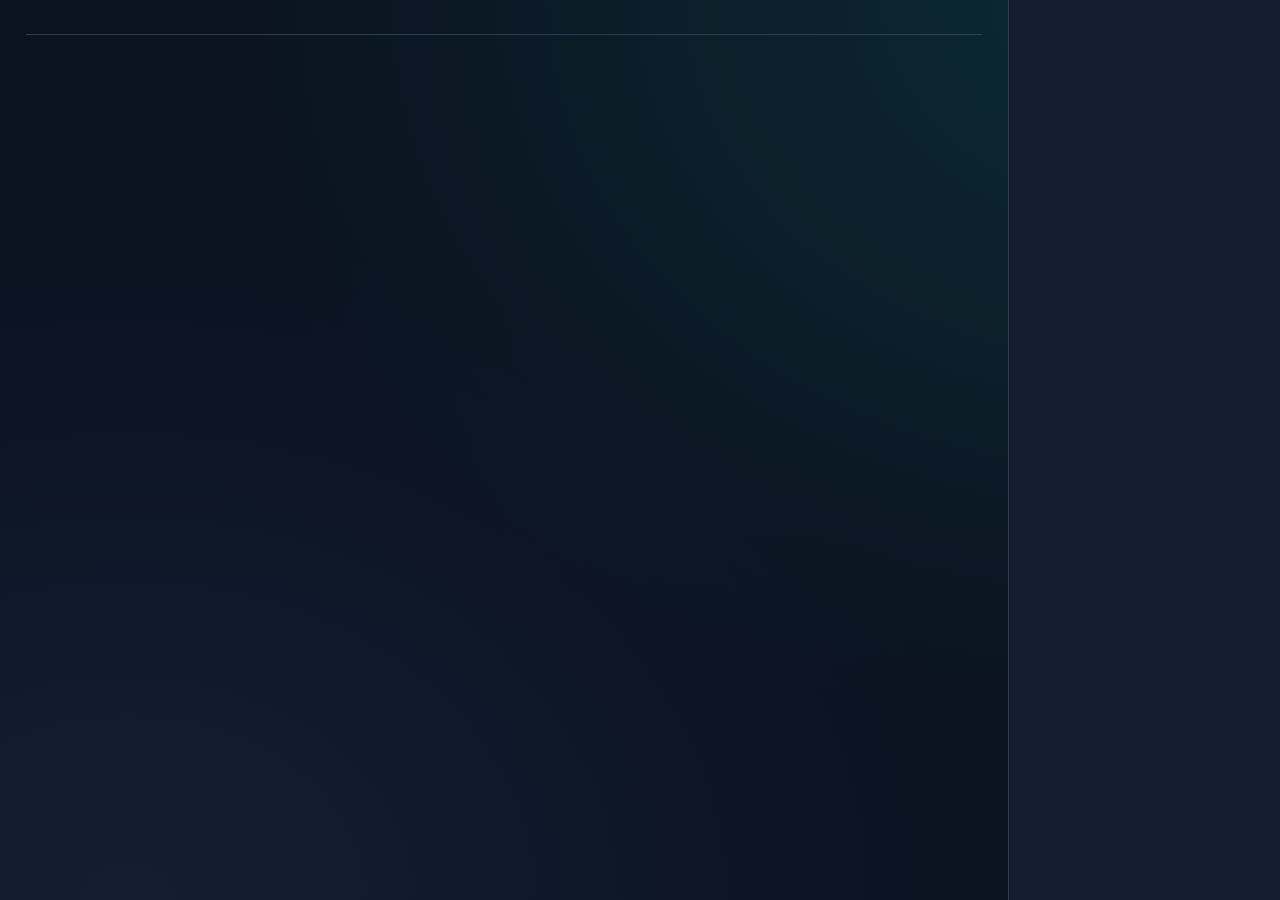
==== commit 67872a62: "refactor(ui): split HTML shell and modular theme/layout/component CSS" ====
--- a/index.html
+++ b/index.html
@@ -1,63 +1,70 @@
-<!DOCTYPE html><html lang="fa" dir="rtl"><meta charset="utf-8"><meta name="viewport" content="width=device-width,initial-scale=1"><title>حساب‌یار | مدیریت مالی شخصی</title><style>
-*{box-sizing:border-box}body{margin:0;font:14px Tahoma,Arial,sans-serif;background:#0b1220;color:#e5edf8}button,input,select{font:inherit}button{cursor:pointer;border:0;border-radius:9px;padding:10px 14px;background:#26364e;color:#fff}button:hover{filter:brightness(1.2)}.primary{background:#0e937e}.danger{color:#ff9d9d}.wrap{max-width:1300px;margin:auto;padding:24px}header{display:flex;justify-content:space-between;align-items:center;flex-wrap:wrap;gap:12px}h1{font-size:25px;margin:0}h2{font-size:17px;margin:0 0 18px}small,.muted{color:#9baec8}nav,.actions{display:flex;gap:8px;flex-wrap:wrap;margin:18px 0}nav button.active{background:#0e937e}.grid{display:grid;grid-template-columns:repeat(auto-fit,minmax(210px,1fr));gap:12px}.card,.panel{background:#141f31;border:1px solid #26364a;border-radius:15px;padding:19px}.card strong{display:block;font-size:25px;margin:12px 0;overflow-wrap:anywhere}.panel{margin-top:15px}.green{color:#4ee0ad}.red{color:#ff858e}.amber{color:#ffc875}.row{display:flex;gap:12px;flex-wrap:wrap;align-items:center}.row>*{min-width:0}input,select{background:#0d1727;color:#eee;border:1px solid #40516a;border-radius:8px;padding:11px;width:100%}label{display:grid;gap:7px;color:#b7c7db}form .grid{margin:15px 0}table{width:100%;border-collapse:collapse;white-space:nowrap}td,th{text-align:right;padding:12px 8px;border-bottom:1px solid #26364a}th{color:#a7b9d1;font-size:12px}.scroll{overflow:auto}.pill{display:inline-block;border-radius:20px;background:#25354b;padding:5px 10px}.bar{height:12px;background:#29374a;border-radius:8px;overflow:hidden;margin:12px 0}.bar i{display:block;height:100%;background:#35c9a1}.hidden{display:none!important}dialog{background:#141f31;color:#eee;border:1px solid #40516a;border-radius:16px;width:min(680px,95vw);max-height:90vh;overflow:auto;padding:24px}dialog::backdrop{background:#0009}.notice{padding:12px;border-right:3px solid #ffc875;background:#242b36;border-radius:8px;margin:12px 0}body.light{background:#edf2f7;color:#182438}body.light .panel,body.light .card,body.light dialog{background:white;color:#182438;border-color:#d6deea}body.light input,body.light select{background:#f4f7fb;color:#182438}body.light label,body.light .muted,body.light small,body.light th{color:#52647a}body.light .green{color:#087b58}body.light .red{color:#b72237}body.light .amber{color:#956000}@media(max-width:600px){.wrap{padding:12px}.card strong{font-size:20px}td,th{padding:9px 5px}}
-body{background:radial-gradient(ellipse at 90% 0%,#17364a 0%,#0b1220 45%);line-height:1.65}.wrap{max-width:1440px}header{padding:18px 0;border-bottom:1px solid #304158}nav{position:sticky;top:0;z-index:2;background:#111c2cee;backdrop-filter:blur(12px);padding:10px;border:1px solid #304158;border-radius:14px}nav button{background:transparent}nav button.active{background:#147d73}.card{background:linear-gradient(135deg,#182a3e,#141f31);box-shadow:0 8px 24px #0002}.card strong{font-size:clamp(19px,2vw,28px);font-variant-numeric:tabular-nums}.hero{background:linear-gradient(120deg,#183b4c,#102437 65%);border:1px solid #35576a;border-radius:22px;padding:26px;display:flex;justify-content:space-between;align-items:center;flex-wrap:wrap;gap:20px}.heroamount{font-size:clamp(24px,4vw,42px);font-weight:bold}.heroamount small{font-size:13px}.state{display:inline-block;padding:5px 12px;border-radius:20px;font-size:12px;font-weight:bold}.paid{color:#65e8b7;background:#124638}.late{color:#ffadb6;background:#542b3b}.soon{color:#ffd28a;background:#513d25}.waiting{color:#bad4ff;background:#253d61}.chartrow{display:grid;grid-template-columns:minmax(90px,1fr) 3fr minmax(90px,1fr);gap:16px;align-items:center;padding:10px 0;border-bottom:1px solid #304158}.reportcards{margin-top:16px}tbody tr:hover{background:#8295af12}td button{margin:2px;padding:7px 10px}.light nav{background:#f9fbff}.light nav button{color:#334155}.light nav button.active{color:white}.light .hero{background:linear-gradient(120deg,#dcf5ef,#e4edf9);border-color:#c0d7db}.light .paid{color:#087b58;background:#d6f5e6}.light .late{color:#b72237;background:#ffe1e5}.light .soon{color:#835400;background:#fff0d2}.light .waiting{color:#244b80;background:#e1edff}input[data-money]{font-weight:bold;font-size:18px;letter-spacing:1px}button:focus-visible,input:focus-visible,select:focus-visible{outline:2px solid #47cdb7;outline-offset:2px}@media(max-width:600px){.hero{padding:16px}.chartrow{grid-template-columns:1fr 2fr}.chartrow>b:last-child{grid-column:2}.grid{grid-template-columns:repeat(auto-fit,minmax(150px,1fr))}}
+<!DOCTYPE html>
+<html lang="fa" dir="rtl">
+<head>
+  <meta charset="utf-8">
+  <meta name="viewport" content="width=device-width,initial-scale=1,viewport-fit=cover">
+  <meta name="theme-color" content="#0b1220">
+  <meta name="description" content="حساب‌یار — مرکز کنترل درآمد، هزینه، کارت‌ها، بودجه، اقساط و تعهدات مالی شخصی به صورت کاملاً آفلاین">
+  <title>حساب‌یار | مدیریت مالی شخصی</title>
+  <link rel="manifest" href="./manifest.webmanifest">
+  <link rel="icon" href="./assets/icons/icon.svg" type="image/svg+xml">
+  <link rel="apple-touch-icon" href="./assets/icons/icon-192.png">
+  <link rel="stylesheet" href="./css/tokens.css">
+  <link rel="stylesheet" href="./css/layout.css">
+  <link rel="stylesheet" href="./css/components.css">
+  <link rel="stylesheet" href="./css/views.css">
+</head>
+<body>
+  <div id="app-shell" class="app-shell">
+    <aside id="sidebar" class="sidebar" aria-label="منوی اصلی"></aside>
+    <div class="app-main">
+      <header id="topbar" class="topbar"></header>
+      <main id="view" class="view-container" tabindex="-1"></main>
+    </div>
+  </div>
 
-.finance-main{display:grid;grid-template-columns:repeat(2,minmax(0,1fr));gap:14px}.finance-main .card{padding:24px;border-radius:20px}.finance-main .card strong{font-size:clamp(22px,3vw,38px)}.finance-main .card:first-child{border-color:#298b79;background:linear-gradient(135deg,#123d38,#14283b)}.finance-main .card:nth-child(2){border-color:#526b91;background:linear-gradient(135deg,#233b59,#17263a)}.finance-main .card small{display:block}.finance-grid{display:grid;grid-template-columns:repeat(3,minmax(0,1fr));gap:12px}.finance-grid .card strong,.finance-main .card strong{white-space:nowrap;overflow-wrap:normal;direction:ltr;text-align:right;font-size:clamp(18px,2.15vw,32px);letter-spacing:-.6px}.finance-grid .card small{display:block}.section-title{margin:25px 0 10px;display:flex;align-items:center;justify-content:space-between;gap:10px}.section-title h2{margin:0}.finance-note{color:#9baec8;font-size:12px;margin:10px 0}.finance-grid .card{min-width:0}.light .finance-main .card:first-child{background:#e0f5eb}.light .finance-main .card:nth-child(2){background:#e5edf9}.light .finance-note{color:#52647a}.debt-bar{display:flex;height:12px;border-radius:12px;overflow:hidden;background:#29374a}.debt-bar span{display:block}.mini-line{display:flex;justify-content:space-between;gap:12px;padding:10px 0;border-bottom:1px solid #8295af25}.mini-line b{white-space:nowrap}.balance-warning{color:#ffc875;font-size:12px}.light .balance-warning{color:#956000}@media(max-width:850px){.finance-grid{grid-template-columns:repeat(2,minmax(0,1fr))}}@media(max-width:520px){.finance-main,.finance-grid{grid-template-columns:1fr}.finance-main .card strong,.finance-grid .card strong{font-size:27px}}
+  <nav id="bottomNav" class="bottom-nav" aria-label="ناوبری سریع موبایل"></nav>
+  <div id="moreBackdrop" class="drawer-backdrop hidden" aria-hidden="true"></div>
+  <aside id="moreDrawer" class="more-drawer hidden" aria-label="منوی بیشتر"></aside>
 
-body{font-family:var(--ui-font,Arad,Tahoma,Arial,sans-serif);font-size:var(--ui-size,14px);background:radial-gradient(ellipse at 90% 0%,color-mix(in srgb,var(--accent) 20%,var(--bg)),var(--bg) 55%);color:var(--fg)}
-body.light{background:radial-gradient(ellipse at 90% 0%,color-mix(in srgb,var(--accent) 12%,var(--bg)),var(--bg) 55%);color:var(--fg)}
-body .card,body.light .card,body .panel,body.light .panel,body dialog,body.light dialog{background:var(--surface);color:var(--fg);border-color:var(--border)}
-body .card{background:linear-gradient(135deg,color-mix(in srgb,var(--accent) 9%,var(--surface)),var(--surface))}
-body .hero,body.light .hero,body .finance-main .card:first-child,body.light .finance-main .card:first-child{background:linear-gradient(120deg,color-mix(in srgb,var(--accent) 22%,var(--surface)),var(--surface));border-color:color-mix(in srgb,var(--accent) 55%,var(--border))}
-body .finance-main .card:nth-child(2),body.light .finance-main .card:nth-child(2){background:linear-gradient(135deg,color-mix(in srgb,var(--accent2) 20%,var(--surface)),var(--surface));border-color:var(--border)}
-body nav,body.light nav{background:var(--surface);border-color:var(--border)}body nav button,body.light nav button{color:var(--fg)}body nav button.active,body.light nav button.active,body .primary{background:var(--accent);color:var(--accent-text)}
-body input,body select,body.light input,body.light select{background:var(--bg);color:var(--fg);border-color:var(--border)}body label,body small,body .muted,body th,body .finance-note,body.light label,body.light small,body.light .muted,body.light th,body.light .finance-note{color:var(--muted)}
-body td,body th,body header,body .chartrow{border-color:var(--border)}body button:not(.primary):not(.active){background:color-mix(in srgb,var(--surface) 80%,var(--fg));color:var(--fg)}body nav button:not(.active){background:transparent}body .pill,body .notice{background:color-mix(in srgb,var(--surface) 88%,var(--fg));color:var(--fg)}
-body .green,body.light .green{color:var(--good)}body .red,body.light .red,body .danger{color:var(--bad)}body .amber,body.light .amber,body .balance-warning,body.light .balance-warning{color:var(--warn)}body .bar i{background:var(--accent)}body .debt-bar span:first-child{background:var(--good)!important}body .debt-bar span:nth-child(2){background:var(--warn)!important}
-.appearance-grid{display:grid;grid-template-columns:repeat(auto-fit,minmax(130px,1fr));gap:10px;margin:14px 0}.theme-tile{border:1px solid var(--border);text-align:right;padding:12px!important;display:grid;gap:8px}.theme-tile.selected{outline:2px solid var(--accent)}.swatches{display:flex;gap:5px}.swatches i{height:20px;flex:1;border-radius:5px;border:1px solid #8885}.appearance-preview{padding:16px;border:1px solid var(--border);border-radius:14px;background:linear-gradient(120deg,color-mix(in srgb,var(--accent) 18%,var(--surface)),var(--surface));margin:14px 0}input[type=color]{height:45px;padding:4px}input[type=range]{padding:0;accent-color:var(--accent)}
-@font-face{font-family:HesabArad;src:url([data-uri]) format("woff2");font-weight:100 1000;font-style:normal;font-display:swap}body,body button,body input,body select,body textarea,body dialog,body option{font-family:var(--ui-font,Tahoma,sans-serif)!important}dialog{font-size:var(--ui-size,14px)}
-</style><body><main class="wrap"><header><div><h1>حساب‌یار <small>PRO 3.3</small> <span class="green">◈</span></h1><small>مرکز کنترل درآمد، هزینه و تعهدات مالی · تومان</small></div><div class="row"><select id="month" style="width:auto" onchange="S.month=this.value;addMonth(S.month);save();render()"></select><button onclick="newMonth()">＋ ماه جدید</button><button onclick="toggleAppearance()">☀ / ☾</button><button class="primary" onclick="appearanceDialog()">🎨 شخصی‌سازی ظاهر</button></div></header><nav id="nav"></nav><div id="view"></div><div class="actions"><button onclick="backup()">↓ پشتیبان JSON</button><button onclick="document.getElementById('import').click()">↑ ورود پشتیبان نسخه قبلی</button><input class="hidden" type="file" id="import" accept=".json" onchange="restore(this)"><button onclick="csv()">↓ خروجی CSV ماه</button><button onclick="recoverPrevious()">↶ بازیابی آخرین تغییر</button></div><small>اطلاعات فقط در مرورگر این دستگاه ذخیره می‌شود. مرتب نسخه پشتیبان بگیرید.</small></main><dialog id="dlg"><div class="row" style="justify-content:space-between"><h2 id="dt"></h2><button onclick="document.getElementById('dlg').close()">✕</button></div><div id="db"></div></dialog><dialog id="appearance" style="width:min(800px,95vw)"><div class="row" style="justify-content:space-between"><h2>شخصی‌سازی ظاهر</h2><button onclick="$('appearance').close()">✕</button></div><div id="appearanceBody"></div><input class="hidden" id="fontUpload" type="file" accept=".woff,.woff2,.ttf,.otf" onchange="importFont(this)"></dialog><script>
-const $=id=>document.getElementById(id), fmt=n=>Math.round(n||0).toLocaleString('fa-IR'), esc=s=>String(s??'').replace(/[&<>"']/g,c=>({'&':'&amp;','<':'&lt;','>':'&gt;','"':'&quot;',"'":'&#39;'}[c])), uid=()=>Date.now().toString(36)+Math.random().toString(36).slice(2,9), pad=n=>String(n).padStart(2,'0');
-const pf=new Intl.DateTimeFormat('en-US-u-ca-persian',{year:'numeric',month:'2-digit',day:'2-digit'});function jdate(d=new Date()){let p=Object.fromEntries(pf.formatToParts(d).map(x=>[x.type,x.value]));return p.year+'-'+p.month+'-'+p.day}const today=()=>jdate(), current=()=>today().slice(0,7);const dateCache=new Map();function greg(j){if(dateCache.has(j))return dateCache.get(j);let [y,m,d]=j.split('-').map(Number), a=new Date(y+621,2,19,12);for(let i=0;i<370;i++){let t=new Date(a);t.setDate(a.getDate()+i);if(jdate(t)===j){dateCache.set(j,t);return t}}dateCache.set(j,null);return null}function shift(m,n){let [y,k]=m.split('-').map(Number),z=y*12+k-1+n;return Math.floor(z/12)+'-'+pad(z%12+1)}function due(m,d){for(let k=Math.min(d,31);k>=1;k--){let j=m+'-'+pad(k);if(greg(j))return j}return m+'-01'}function days(j){let a=greg(j),b=greg(today());return a&&b?Math.round((a-b)/86400000):0}const names=['فروردین','اردیبهشت','خرداد','تیر','مرداد','شهریور','مهر','آبان','آذر','دی','بهمن','اسفند'];function monthName(m){return names[+m.slice(5)-1]+' '+fmt(+m.slice(0,4))}function norm(s){return String(s).replace(/[۰-۹]/g,c=>'۰۱۲۳۴۵۶۷۸۹'.indexOf(c)).replace(/[٠-٩]/g,c=>'٠١٢٣٤٥٦٧٨٩'.indexOf(c)).replaceAll('/','-').trim()}
-let S={month:current(),months:[current()],tx:[],plans:[],loans:[],light:false};try{let raw=localStorage.getItem('hesabyar-v1');if(raw)S=JSON.parse(raw)}catch(e){alert('خواندن اطلاعات قبلی ناموفق بود')}function save(){try{let old=localStorage.getItem('hesabyar-v1');if(old&&old!==JSON.stringify(S))localStorage.setItem('hesabyar-previous',old);localStorage.setItem('hesabyar-v1',JSON.stringify(S));}catch(e){alert('ذخیره ناموفق است؛ پشتیبان بگیرید')}}if(S.light)document.body.classList.add('light');let tab='dash';const tabs={dash:'داشبورد',tx:'درآمد و هزینه',plans:'اقساط',loans:'قرض و طلب',months:'مدیریت ماه‌ها',bills:'قبوض و شارژ',reports:'گزارش و تحلیل'};function openD(t,h){$('dt').textContent=t;$('db').innerHTML=h;$('dlg').showModal()}function closeD(){ $('dlg').close();save();render()}function field(n,l,v='',type='text',extra=''){return `<label>${l}<input name="${n}" type="${type}" value="${esc(n==='amount'&&v!==''?fmt(v):v)}" ${n==='amount'?'inputmode="numeric" data-money="1" autocomplete="off"':''} ${extra} required></label>`}function sel(n,l,opts,v){return `<label>${l}<select name="${n}">${opts.map(([a,b])=>`<option value="${a}" ${a===v?'selected':''}>${b}</option>`).join('')}</select></label>`}function form(h,fn,button='ذخیره'){return `<form onsubmit="event.preventDefault();${fn}(Object.fromEntries(new FormData(this)))"><div class="grid">${h}</div><button class="primary">${button}</button></form>`}function dateField(n,l,v){return field(n,l,v,'text','placeholder="1405-09-01"')}function validDate(x){x=norm(x);if(!/^\d{4}-\d{2}-\d{2}$/.test(x)||!greg(x))throw Error('تاریخ شمسی نامعتبر است؛ نمونه 1405-09-01');return x}function money(x){let n=Number(norm(x).replace(/[,٬، ]/g,''));if(!Number.isFinite(n)||n<=0)throw Error('مبلغ باید مثبت باشد');return n}function safe(fn){try{fn()}catch(e){alert(e.message)}}function addMonth(m){if(!S.months.includes(m))S.months.push(m)}function newMonth(){openD('تعریف ماه جدید',form(field('m','سال و ماه شمسی',shift(S.month,1)),'saveMonth'))}function saveMonth(o){safe(()=>{let m=norm(o.m);if(!/^\d{4}-(0[1-9]|1[0-2])$/.test(m))throw Error('نمونه صحیح: 1405-09');addMonth(m);S.month=m;closeD()})}
-function installments(){return S.plans.flatMap(p=>Array.from({length:p.count},(_,i)=>({id:p.id+':'+i,plan:p,i,date:due(shift(p.start,i),p.day),amount:p.amount,pay:p.pay?.[i]||null,title:p.title,kind:p.kind==='bill'?'bill':'installment'})))}function obligations(){return [...installments(),...S.loans.map(l=>({...l,kind:l.type==='borrow'?'borrow':'lend'}))]}function cash(){let a=S.tx.map(t=>({...t,sign:t.type==='income'?1:-1}));for(let o of installments())if(o.pay)a.push({title:o.title,date:o.pay.date,amount:o.pay.amount,sign:-1,type:o.kind});for(let l of S.loans){a.push({title:l.title,date:l.given,amount:l.amount,sign:l.type==='borrow'?1:-1,type:l.type});if(l.pay)a.push({title:l.title,date:l.pay.date,amount:l.pay.amount,sign:l.type==='borrow'?-1:1,type:'settlement'})}return a}function totals(m){let a=cash().filter(t=>t.date.slice(0,7)===m),inc=a.filter(t=>t.sign===1).reduce((s,t)=>s+t.amount,0),out=a.filter(t=>t.sign===-1).reduce((s,t)=>s+t.amount,0);let pending=obligations().filter(o=>!o.pay&&o.kind!=='lend'&&o.date.slice(0,7)===m).reduce((s,o)=>s+o.amount,0);return {inc,out,pending,net:inc-out}}function status(o){if(o.pay&&o.pay.date>today())return '<span class="state waiting">پرداخت ثبت‌شده برای آینده</span>';if(o.pay)return '<span class="state paid">✓ تسویه شده</span>';let d=days(o.date);return `<span class="state ${d<0?'late':d<=7?'soon':'waiting'}">${d<0?fmt(-d)+' روز گذشته':d===0?'امروز':fmt(d)+' روز مانده'}</span>`}function table(head,rows){return `<div class="scroll"><table><thead><tr>${head.map(x=>`<th>${x}</th>`).join('')}</tr></thead><tbody>${rows.length?rows.map(r=>'<tr>'+r.map(x=>`<td>${x}</td>`).join('')+'</tr>').join(''):`<tr><td colspan="${head.length}" class="muted">هنوز موردی ثبت نشده است.</td></tr>`}</tbody></table></div>`}function card(l,v,c='',sub=''){return `<div class="card"><small>${l}</small><strong class="${c}">${fmt(v)}</strong><small>${sub||'تومان'}</small></div>`}function act(t,fn,c=''){return `<button class="${c}" onclick="${fn}">${t}</button>`}function payBtn(o){return act(o.pay?'لغو تسویه':'ثبت تسویه',`payDialog('${o.kind}','${o.id}')`,o.pay?'':'primary')}function obRows(a){return a.map(o=>[esc(o.title),o.kind==='lend'?'طلب':o.kind==='borrow'?'بدهی':o.kind==='bill'?'قبض / شارژ':'قسط',esc(o.date),fmt(o.amount),status(o),payBtn(o)])}function oldDashboard(){let t=totals(S.month),all=obligations(),pending=all.filter(o=>!o.pay&&o.kind!=='lend'),rec=all.filter(o=>!o.pay&&o.kind==='lend'),late=pending.filter(o=>days(o.date)<0),soon=all.filter(o=>!o.pay&&days(o.date)<=30).sort((a,b)=>a.date.localeCompare(b.date));return `<div class="grid">${card('ورودی ماه',t.inc,'green')}${card('خروجی ماه',t.out,'red')}${card('مانده واقعی ماه',t.net,t.net<0?'red':'green')}${card('مانده پس از تعهدات ماه',t.net-t.pending,'amber')}${card('کل بدهی باز',pending.reduce((s,o)=>s+o.amount,0),'red')}${card('کل مطالبات باز',rec.reduce((s,o)=>s+o.amount,0),'green')}${card('اقساط و بدهی عقب‌افتاده',late.reduce((s,o)=>s+o.amount,0),'red',fmt(late.length)+' مورد')}</div><div class="actions">${act('＋ درآمد',"txDialog('income')",'primary')}${act('＋ هزینه',"txDialog('expense')")}${act('＋ قسط جدید','planDialog()')}${act('＋ قرض / طلب','loanDialog()')}</div><div class="panel"><h2>نبض مالی ${monthName(S.month)}</h2><div class="row"><span>نسبت خروجی به ورودی: ${t.inc?fmt(t.out/t.inc*100)+'٪':'نامشخص'}</span></div><div class="bar"><i style="width:${t.inc?Math.min(100,t.out/t.inc*100):0}%;background:${t.out>t.inc?'#ef7181':'#35c9a1'}"></i></div><small>تعهدات پرداخت‌نشده همین ماه: ${fmt(t.pending)} تومان</small></div><div class="panel"><h2>⏱ سررسیدهای ۳۰ روز آینده و معوقه‌ها</h2>${table(['عنوان','نوع','سررسید','مبلغ','وضعیت','عملیات'],obRows(soon))}</div><div class="panel"><h2>روند ماهانه</h2>${S.months.slice().sort().map(m=>{let a=totals(m),max=Math.max(a.inc,a.out,1);return `<div style="margin:15px 0"><b>${monthName(m)}</b><small> | ورودی ${fmt(a.inc)} / خروجی ${fmt(a.out)}</small><div class="bar"><i style="width:${a.inc/max*100}%"></i></div><div class="bar"><i style="width:${a.out/max*100}%;background:#ef7181"></i></div></div>`}).join('')}</div>`}
-function txDialog(type='income',id=''){let t=S.tx.find(x=>x.id===id)||{type,title:'',amount:'',date:S.month===current()?today():S.month+'-01',category:'سایر'};openD(id?'ویرایش تراکنش':'ثبت تراکنش',form(sel('type','نوع',[['income','درآمد'],['expense','هزینه']],t.type)+field('title','شرح',t.title)+field('amount','مبلغ (تومان)',t.amount)+dateField('date','تاریخ شمسی',t.date)+field('category','دسته‌بندی',t.category),`saveTx.bind(null,'${id}')`))}function saveTx(id,o){safe(()=>{let t={...o,id:id||uid(),amount:money(o.amount),date:validDate(o.date)};S.tx=S.tx.filter(x=>x.id!==id);S.tx.push(t);addMonth(t.date.slice(0,7));closeD()})}function remove(type,id){if(confirm('این مورد حذف شود؟')){S[type]=S[type].filter(x=>x.id!==id);save();render()}}function txView(){let a=S.tx.filter(t=>t.date.startsWith(S.month)).sort((a,b)=>a.date.localeCompare(b.date));return `<div class="actions">${act('＋ درآمد',"txDialog('income')",'primary')}${act('＋ هزینه',"txDialog('expense')")}</div><div class="panel"><h2>تراکنش‌های ${monthName(S.month)}</h2>${table(['شرح','دسته','نوع','تاریخ','مبلغ','عملیات'],a.map(t=>[esc(t.title),esc(t.category),t.type==='income'?'درآمد':'هزینه',t.date,fmt(t.amount),act('ویرایش',`txDialog('${t.type}','${t.id}')`)+act('حذف',`remove('tx','${t.id}')`,'danger')]))}</div><div class="panel"><h2>دفتر گردش نقدی (شامل تسویه‌ها و قرض‌ها)</h2>${table(['شرح','تاریخ','مبلغ'],cash().filter(t=>t.date.startsWith(S.month)).map(t=>[esc(t.title),t.date,`<span class="${t.sign>0?'green':'red'}">${t.sign>0?'+':'−'} ${fmt(t.amount)}</span>`]))}</div>`}
-let wizard={};function planDialog(id=''){let p=S.plans.find(x=>x.id===id);wizard=p?{...p}:{title:'',amount:'',count:12,day:5,start:S.month};openD('ویزارد اقساط | مرحله ۱ از ۲',form(field('title','نام وام یا خرید',wizard.title)+field('amount','مبلغ هر قسط (تومان)',wizard.amount)+field('count','تعداد اقساط باقی‌مانده',wizard.count,'number','min="1" max="360"')+field('day','روز سررسید ماه',wizard.day,'number','min="1" max="31"')+field('start','ماه اولین قسط (شمسی)',wizard.start),`previewPlan.bind(null,'${id}')`,'پیش‌نمایش جدول'))}function previewPlan(id,o){safe(()=>{let start=norm(o.start),count=+o.count,day=+o.day;if(!/^\d{4}-(0[1-9]|1[0-2])$/.test(start)||!Number.isInteger(count)||count<1||count>360||!Number.isInteger(day)||day<1||day>31)throw Error('ماه، روز یا تعداد نامعتبر است');let old=S.plans.find(p=>p.id===id);if(old&&Object.keys(old.pay||{}).length&&(old.start!==start||old.day!==day||old.count!==count||old.amount!==money(o.amount)))throw Error('برای حفظ سوابق، برنامه دارای پرداخت قابل تغییر ساختاری نیست.');wizard={id:id||uid(),kind:old?.kind||'installment',title:o.title,amount:money(o.amount),start,count,day,pay:old?.pay||{}};$('dt').textContent='ویزارد اقساط | مرحله ۲ از ۲';$('db').innerHTML=`<div class="notice">مجموع اقساط: ${fmt(wizard.amount*count)} تومان</div>${table(['شماره','سررسید','مبلغ'],Array.from({length:count},(_,i)=>[fmt(i+1),due(shift(start,i),day),fmt(wizard.amount)]))}<div class="actions">${act('تأیید و ساخت جدول','commitPlan()','primary')}${act('بازگشت',`planDialog('${id}')`)}</div>`})}function commitPlan(){S.plans=S.plans.filter(p=>p.id!==wizard.id);S.plans.push(wizard);addMonth(wizard.start);closeD()}function plansView(){let a=installments();return `<div class="actions">${act('＋ تعریف اقساط با ویزارد','planDialog()','primary')}</div>${S.plans.filter(p=>p.kind!=='bill').map(p=>{let x=a.filter(o=>o.plan.id===p.id),paid=x.filter(o=>o.pay).length;return `<div class="panel"><div class="row" style="justify-content:space-between"><h2>${esc(p.title)}</h2><div>${act('ویرایش',`planDialog('${p.id}')`)}${act('حذف',`remove('plans','${p.id}')`,'danger')}</div></div><div class="grid">${card('مبلغ هر قسط',p.amount)}${card('بدهی باقی‌مانده',(p.count-paid)*p.amount,'amber')}${card('اقساط باقی‌مانده',p.count-paid,'','از '+fmt(p.count)+' قسط')}</div><div class="bar"><i style="width:${paid/p.count*100}%"></i></div><small>${fmt(paid)} قسط پرداخت شده از ${fmt(p.count)}</small><details ${x.some(o=>o.date.startsWith(S.month))?'open':''}><summary style="cursor:pointer;margin:12px 0">جدول کامل اقساط</summary>${table(['شماره','سررسید','مبلغ','وضعیت','تاریخ پرداخت','عملیات'],x.map(o=>[fmt(o.i+1),o.date,fmt(o.amount),status(o),o.pay?.date||'—',payBtn(o)]))}</details></div>`}).join('')||'<div class="panel muted">هنوز برنامه اقساطی تعریف نشده است.</div>'}`}
-function loanDialog(id=''){let l=S.loans.find(x=>x.id===id)||{type:'lend',title:'',amount:'',given:today(),date:due(shift(S.month,1),1)};openD(id?'ویرایش قرض':'ثبت قرض یا طلب',form(sel('type','نوع',[['lend','قرض دادم (طلب)'],['borrow','قرض گرفتم (بدهی)']],l.type)+field('title','نام شخص / شرح',l.title)+field('amount','مبلغ (تومان)',l.amount)+dateField('given','تاریخ دریافت یا پرداخت اولیه',l.given)+dateField('date','تاریخ سررسید بازپرداخت',l.date),`saveLoan.bind(null,'${id}')`))}function saveLoan(id,o){safe(()=>{let old=S.loans.find(x=>x.id===id),l={...o,id:id||uid(),amount:money(o.amount),given:validDate(o.given),date:validDate(o.date),pay:old?.pay||null};if(l.date<l.given)throw Error('سررسید نباید قبل از تاریخ اولیه باشد');if(old?.pay&&(l.amount!==old.amount||l.type!==old.type||l.given!==old.given))throw Error('ابتدا تسویه را لغو کنید');S.loans=S.loans.filter(x=>x.id!==id);S.loans.push(l);addMonth(l.given.slice(0,7));closeD()})}function loansView(){return `<div class="actions">${act('＋ قرض یا طلب جدید','loanDialog()','primary')}</div><div class="panel"><h2>دفتر قرض و طلب</h2>${table(['شخص / شرح','نوع','تاریخ اولیه','سررسید','مبلغ','وضعیت','عملیات'],S.loans.map(l=>[esc(l.title),l.type==='lend'?'طلب':'بدهی',l.given,l.date,fmt(l.amount),status(l),payBtn({...l,kind:l.type})+act('ویرایش',`loanDialog('${l.id}')`)+act('حذف',`remove('loans','${l.id}')`,'danger')]))}</div>`}function getOb(kind,id){return ['installment','bill'].includes(kind)?installments().find(x=>x.id===id):S.loans.find(x=>x.id===id)}function payDialog(kind,id){let o=getOb(kind,id);if(!o)return;if(o.pay){if(confirm('تسویه لغو شود؟ اثر آن از گردش مالی حذف خواهد شد.')){setPay(kind,id,null);save();render()}return}openD('ثبت تسویه | '+o.title,`<div class="notice">مبلغ کامل: ${fmt(o.amount)} تومان</div>`+form(dateField('date','تاریخ واقعی تسویه',today()),`savePay.bind(null,'${kind}','${id}')`,'تأیید تسویه کامل'))}function setPay(kind,id,pay){let o=getOb(kind,id);if(['installment','bill'].includes(kind)){o.plan.pay=o.plan.pay||{};if(pay)o.plan.pay[o.i]=pay;else delete o.plan.pay[o.i]}else o.pay=pay}function savePay(kind,id,v){safe(()=>{let o=getOb(kind,id),date=validDate(v.date);if(date>today())throw Error('تاریخ تسویه نمی‌تواند در آینده باشد');if(o.given&&date<o.given)throw Error('تاریخ تسویه قبل از ایجاد قرض است');setPay(kind,id,{date,amount:o.amount});addMonth(date.slice(0,7));closeD()})}
-function monthView(){return `<div class="actions">${act('＋ ماه جدید','newMonth()','primary')}</div><div class="panel"><h2>آرشیو ماه‌ها</h2>${table(['ماه','ورودی','خروجی','مانده','تعهدات باز','عملیات'],[...new Set([...S.months,...obligations().map(o=>o.date.slice(0,7))])].sort().reverse().map(m=>{let t=totals(m);return [monthName(m),fmt(t.inc),fmt(t.out),fmt(t.net),fmt(t.pending),act('مشاهده',`S.month='${m}';tab='dash';save();render()`)+act('حذف ماه خالی',`deleteMonth('${m}')`,'danger')]}))}</div>`}function deleteMonth(m){if(cash().some(t=>t.date.startsWith(m))||obligations().some(o=>o.date.startsWith(m))){alert('ماه دارای اطلاعات است و حذف نمی‌شود.');return}if(S.months.length===1)return;if(confirm('ماه خالی حذف شود؟')){S.months=S.months.filter(x=>x!==m);if(S.month===m)S.month=S.months[0];save();render()}}function render(){let all=new Set([...S.months,S.month,...cash().map(t=>t.date.slice(0,7)),...obligations().map(o=>o.date.slice(0,7))]);$('month').innerHTML=[...all].sort().reverse().map(m=>`<option value="${m}" ${m===S.month?'selected':''}>${monthName(m)}</option>`).join('');$('nav').innerHTML=Object.entries(tabs).map(([k,v])=>act(v,`tab='${k}';render()`,tab===k?'active':'')).join('');$('view').innerHTML=({dash:dashboard,tx:txView,plans:plansView,loans:loansView,months:monthView,bills:billsView,reports:reportView}[tab])()}function download(name,data,type){let u=URL.createObjectURL(new Blob([data],{type})),a=document.createElement('a');a.href=u;a.download=name;a.click();setTimeout(()=>URL.revokeObjectURL(u),1000)}function backup(){download('hesabyar-'+today()+'.json',JSON.stringify({...S,_appearance:A,_customFont:localStorage.getItem('hesabyar-custom-font')},null,2),'application/json')}function restore(el){let f=el.files[0];if(!f)return;f.text().then(t=>safe(()=>{let x=JSON.parse(t);if(!x||!Array.isArray(x.tx)||!Array.isArray(x.plans)||!Array.isArray(x.loans)||!Array.isArray(x.months)||!/^\d{4}-(0[1-9]|1[0-2])$/.test(x.month))throw Error('فایل پشتیبان نامعتبر است');let idOk=v=>typeof v==='string'&&/^[a-z0-9]+$/.test(v);let mOk=v=>Number.isFinite(v)&&v>0;let dOk=v=>typeof v==='string'&&/^\d{4}-\d{2}-\d{2}$/.test(v)&&greg(v);let pOk=p=>!p||mOk(p.amount)&&dOk(p.date);if(!x.months.every(m=>/^\d{4}-(0[1-9]|1[0-2])$/.test(m))||!x.tx.every(t=>idOk(t.id)&&mOk(t.amount)&&dOk(t.date)&&['income','expense'].includes(t.type))||!x.plans.every(p=>idOk(p.id)&&mOk(p.amount)&&Number.isInteger(p.count)&&p.count>=1&&p.count<=360&&Number.isInteger(p.day)&&p.day>=1&&p.day<=31&&/^\d{4}-(0[1-9]|1[0-2])$/.test(p.start)&&Object.values(p.pay||{}).every(pOk))||!x.loans.every(l=>idOk(l.id)&&mOk(l.amount)&&dOk(l.given)&&dOk(l.date)&&pOk(l.pay)&&['lend','borrow'].includes(l.type)))throw Error('ساختار اطلاعات پشتیبان نامعتبر است');if(x.opening!==undefined&&(!x.opening||typeof x.opening!=='object'||Object.entries(x.opening).some(([k,v])=>!/^\d{4}-(0[1-9]|1[0-2])$/.test(k)||!Number.isSafeInteger(v)||v<0)))throw Error('موجودی ابتدای ماه نامعتبر است');if(confirm('تمام اطلاعات فعلی با فایل پشتیبان جایگزین شود؟')){let appearance=x._appearance,custom=x._customFont;delete x._appearance;delete x._customFont;S=x;save();if(appearance&&typeof appearance==='object'){A={...A,...appearance};if(!Object.hasOwn(fonts,A.font))A.font='arad';storeAppearance();if(typeof custom==='string'&&/^data:[^,]*;base64,[A-Za-z0-9+/=]+$/.test(custom)){loadCustomFont(custom).then(()=>{try{localStorage.setItem('hesabyar-custom-font',custom)}catch(e){alert('فضای ذخیره فونت کافی نیست')}applyAppearance()}).catch(()=>{A.font='arad';storeAppearance();alert('فونت سفارشی پشتیبان معتبر نیست')})}}applyAppearance();render()}})).catch(e=>alert(e.message));el.value=''}function csv(){let q=v=>'"'+String(v).replace(/^[=+\-@]/,"'$&").replaceAll('"','""')+'"';let rows=[['شرح','تاریخ','مبلغ ورودی','مبلغ خروجی'],...cash().filter(t=>t.date.startsWith(S.month)).map(t=>[t.title,t.date,t.sign>0?t.amount:0,t.sign<0?t.amount:0])];download('hesabyar-'+S.month+'.csv','\ufeff'+rows.map(r=>r.map(q).join(',')).join('\r\n'),'text/csv;charset=utf-8')}
-const typeLabels={income:'درآمد',expense:'هزینه',installment:'قسط',bill:'قبض و شارژ',borrow:'قرض دریافتی',lend:'قرض پرداختی',settlement:'تسویه قرض و طلب'};
-const sum=a=>a.reduce((n,x)=>n+x.amount,0);
-document.addEventListener('input',e=>{let t=e.target;if(t.dataset.money){let n=norm(t.value).replace(/[^0-9]/g,'');t.value=n.replace(/\B(?=(\d{3})+(?!\d))/g,'٬').replace(/[0-9]/g,c=>'۰۱۲۳۴۵۶۷۸۹'[+c]);}});
-function monthOptions(v){return [...new Set([...S.months,S.month,current(),...cash().map(x=>x.date.slice(0,7)),...obligations().map(x=>x.date.slice(0,7))])].sort().map(m=>`<option value="${m}" ${m===v?'selected':''}>${monthName(m)}</option>`).join('')}
-function billDialog(id=''){let p=S.plans.find(x=>x.id===id)||{title:'',amount:'',count:1,day:10,start:S.month,category:'شارژ ساختمان'};openD('ثبت قبض یا هزینه دوره‌ای',form(sel('category','نوع هزینه',['شارژ ساختمان','آب','برق','گاز','تلفن','اینترنت','اجاره','بیمه','اشتراک','سایر'].map(x=>[x,x]),p.category)+field('title','عنوان',p.title)+field('amount','مبلغ هر دوره (تومان)',p.amount)+field('start','ماه اولین سررسید',p.start)+field('day','روز سررسید',p.day,'number','min="1" max="31"')+field('count','تعداد ماه تکرار (۱ برای قبض تکی)',p.count,'number','min="1" max="360"'),`saveBill.bind(null,'${id}')`))}
-function saveBill(id,o){safe(()=>{let old=S.plans.find(x=>x.id===id),start=norm(o.start),day=+o.day,count=+o.count,amount=money(o.amount);if(!/^\d{4}-(0[1-9]|1[0-2])$/.test(start)||!Number.isInteger(day)||day<1||day>31||!Number.isInteger(count)||count<1||count>360)throw Error('تاریخ یا تعداد نامعتبر');if(old&&Object.keys(old.pay||{}).length&&(old.start!==start||old.day!==day||old.count!==count||old.amount!==amount))throw Error('ابتدا پرداخت‌های قبلی را لغو کنید یا قبض جدید بسازید');S.plans=S.plans.filter(x=>x.id!==id);S.plans.push({id:id||uid(),kind:'bill',title:o.title,category:o.category,start,day,count,amount,pay:old?.pay||{}});addMonth(start);closeD()})}
-function billsView(){let a=installments().filter(x=>x.kind==='bill'&&x.date.startsWith(S.month));return `<div class="actions">${act('＋ قبض / شارژ / هزینه ثابت','billDialog()','primary')}</div><div class="grid">${card('قبوض این ماه',sum(a))}${card('پرداخت شده',sum(a.filter(x=>x.pay)),'green')}${card('پرداخت نشده',sum(a.filter(x=>!x.pay)),'amber')}</div><div class="panel"><h2>قبوض ${monthName(S.month)}</h2>${table(['عنوان','دسته','سررسید','مبلغ','وضعیت','عملیات'],a.map(o=>[esc(o.title),esc(o.plan.category),o.date,fmt(o.amount),status(o),payBtn(o)]))}</div><div class="panel"><h2>مدیریت برنامه‌های دوره‌ای</h2>${table(['عنوان','دسته','مبلغ','تعداد ماه','عملیات'],S.plans.filter(p=>p.kind==='bill').map(p=>[esc(p.title),esc(p.category),fmt(p.amount),fmt(p.count),act('ویرایش',`billDialog('${p.id}')`)+act('حذف',`remove('plans','${p.id}')`,'danger')]))}</div>`}
-let F={from:S.month,to:S.month,type:'all',status:'all',search:''};
-function filtered(){let inside=x=>x.date.slice(0,7)>=F.from&&x.date.slice(0,7)<=F.to,match=x=>F.type==='all'||x.type===F.type,search=x=>String(x.title).includes(F.search)||String(x.category||'').includes(F.search);let c=cash().filter(x=>inside(x)&&match(x)&&search(x));let o=obligations().filter(x=>inside(x)&&match({...x,type:x.kind})&&search(x));return {c,o}}
-function reportView(){return `<div class="panel"><h2>مرکز تحلیل مالی</h2><div class="grid"><label>از ماه<select onchange="F.from=this.value;reportBody()">${monthOptions(F.from)}</select></label><label>تا ماه<select onchange="F.to=this.value;reportBody()">${monthOptions(F.to)}</select></label><label>نوع<select onchange="F.type=this.value;reportBody()"><option value="all">همه موارد</option>${Object.entries(typeLabels).map(([k,v])=>`<option value="${k}" ${k===F.type?'selected':''}>${v}</option>`).join('')}</select></label><label>وضعیت تعهدات<select onchange="F.status=this.value;reportBody()">${[['all','همه'],['paid','تسویه شده'],['open','پرداخت نشده'],['late','معوقه']].map(([k,v])=>`<option value="${k}" ${k===F.status?'selected':''}>${v}</option>`).join('')}</select></label><label>جستجو<input value="${esc(F.search)}" oninput="F.search=this.value;reportBody()" placeholder="عنوان یا دسته"></label></div><div class="actions">${act('این ماه',"F.from=F.to=S.month;render()")}${act('۳ ماه اخیر',"F.from=shift(current(),-2);F.to=current();addMonth(F.from);render()")}${act('۶ ماه اخیر',"F.from=shift(current(),-5);F.to=current();addMonth(F.from);render()")}${act('خروجی گزارش CSV','reportCSV()')}</div></div><div id="reportBody">${reportContent()}</div>`}
-function reportBody(){ $('reportBody').innerHTML=reportContent() }
-function reportContent(){if(F.from>F.to)return '<div class="notice">بازه زمانی نامعتبر است.</div>';let {c,o}=filtered();o=o.filter(x=>F.status==='all'||(F.status==='paid'?!!x.pay:F.status==='late'?!x.pay&&days(x.date)<0:!x.pay));let inc=sum(c.filter(x=>x.sign>0)),out=sum(c.filter(x=>x.sign<0)),earned=sum(c.filter(x=>x.type==='income')),spent=sum(c.filter(x=>x.type==='expense'||x.type==='bill'||x.type==='installment'));let ms=[];for(let m=F.from;m<=F.to&&ms.length<360;m=shift(m,1))ms.push(m);let rows=ms.map(m=>{let a=c.filter(x=>x.date.startsWith(m));return {m,i:sum(a.filter(x=>x.sign>0)),o:sum(a.filter(x=>x.sign<0))}}),max=Math.max(1,...rows.flatMap(x=>[x.i,x.o]));return `<div class="grid reportcards">${card('درآمد واقعی',earned,'green')}${card('مجموع ورودی نقدی',inc,'green')}${card('مجموع خروجی نقدی',out,'red')}${card('هزینه و اقساط پرداختی',spent,'red')}${card('خالص گردش',inc-out,inc>=out?'green':'red')}${card('تعهدات باز فیلترشده',sum(o.filter(x=>!x.pay&&x.kind!=='lend')),'amber')}</div><div class="panel"><h2>مقایسه ماهانه | مقیاس مشترک</h2>${rows.map(x=>`<div class="chartrow"><b>${monthName(x.m)}</b><div><small>ورودی ${fmt(x.i)}</small><div class="bar"><i style="width:${x.i/max*100}%"></i></div><small>خروجی ${fmt(x.o)}</small><div class="bar"><i style="background:#f4778b;width:${x.o/max*100}%"></i></div></div><b class="${x.i-x.o>=0?'green':'red'}">${fmt(x.i-x.o)}</b></div>`).join('')}</div><div class="panel"><h2>ترکیب خروجی بر اساس نوع</h2>${Object.entries(typeLabels).map(([k,v])=>{let n=sum(c.filter(x=>x.sign<0&&x.type===k));return n?`<div>${v} · ${fmt(n)}<div class="bar"><i style="width:${n/Math.max(out,1)*100}%"></i></div></div>`:''}).join('')||'بدون خروجی'}</div><div class="panel"><h2>گردش نقدی فیلترشده (بر اساس تاریخ واقعی پرداخت)</h2>${table(['شرح','نوع','تاریخ','ورودی','خروجی'],c.sort((a,b)=>b.date.localeCompare(a.date)).map(x=>[esc(x.title),typeLabels[x.type]||x.type,x.date,x.sign>0?fmt(x.amount):'—',x.sign<0?fmt(x.amount):'—']))}</div><div class="panel"><h2>تعهدات فیلترشده (بر اساس سررسید)</h2>${table(['عنوان','نوع','سررسید','مبلغ','وضعیت','عملیات'],obRows(o.sort((a,b)=>a.date.localeCompare(b.date))))}</div>`}
-function reportCSV(){let {c}=filtered();let q=v=>'"'+String(v).replace(/^[=+\-@]/,"'$&").replaceAll('"','""')+'"';download('report-'+F.from+'-'+F.to+'.csv','\ufeff'+[['شرح','نوع','تاریخ','ورودی','خروجی'],...c.map(x=>[x.title,typeLabels[x.type],x.date,x.sign>0?x.amount:0,x.sign<0?x.amount:0])].map(r=>r.map(q).join(',')).join('\r\n'),'text/csv;charset=utf-8')}
-function balanceDialog(){let v=S.opening?.[S.month];openD('موجودی ابتدای ماه',form(field('opening','موجودی واقعی کارت‌ها و نقد در شروع ماه (تومان)',v===undefined?'':fmt(v),'text','data-money="1" inputmode="numeric"')+`<div class="notice">موجودی قبل از اولین تراکنش همین ماه را وارد کنید. این مبلغ درآمد محسوب نمی‌شود. اگر مانده ماه گذشته را وارد می‌کنید، آن را دوباره به عنوان درآمد ثبت نکنید.</div>`, 'saveOpening'))}
-function saveOpening(o){safe(()=>{let n=Number(norm(o.opening).replace(/[,٬، ]/g,''));if(!Number.isSafeInteger(n)||n<0)throw Error('موجودی باید عدد صحیح نامنفی باشد');S.opening=S.opening||{};S.opening[S.month]=n;closeD()})}
-function dashboardNumbers(m,now=today()){let end=due(m,31),start=m+'-01',cut=end<now?end:now,all=obligations(),ledger=cash(),c=ledger.filter(x=>x.date>=start&&x.date<=cut),planned=ledger.filter(x=>x.date>=start&&x.date<=end&&x.date>cut),debt=all.filter(x=>x.kind!=='lend'),unpaid=x=>!x.pay||x.pay.date>cut,open=debt.filter(x=>unpaid(x)),monthDebt=debt.filter(x=>x.date.startsWith(m)),monthOpen=monthDebt.filter(unpaid),monthPaid=monthDebt.filter(x=>!unpaid(x)),late=open.filter(x=>x.date<start),future=open.filter(x=>x.date>end),need=[...late,...monthOpen],opening=S.opening?.[m]??0,inc=sum(c.filter(x=>x.sign>0)),out=sum(c.filter(x=>x.sign<0)),plannedIn=sum(planned.filter(x=>x.sign>0)),plannedOut=sum(planned.filter(x=>x.sign<0));let futureDebtPaid= sum(debt.filter(x=>x.pay&&x.pay.date>cut&&x.pay.date>=start&&x.pay.date<=end&&x.date<=end));return {end,cut,c,planned,all,open,monthDebt,monthOpen,monthPaid,late,future,need,opening,inc,out,plannedIn,plannedOut,net:opening+inc-out,after:opening+inc-out+plannedIn-plannedOut-sum(need)+futureDebtPaid,allAfter:opening+inc-out-sum(open),earned:sum(c.filter(x=>x.type==='income')),receivable:sum(all.filter(x=>x.kind==='lend'&&unpaid(x))),paidCash:sum(c.filter(x=>x.sign<0&&['installment','bill','settlement'].includes(x.type)))} }
-function dashboard(){let n=dashboardNumbers(S.month),live=obligations().filter(x=>x.kind!=='lend'&&(!x.pay||x.pay.date>today())),actualLate=live.filter(x=>x.date<today()),up=obligations().filter(x=>(!x.pay||x.pay.date>today())&&days(x.date)>=0&&days(x.date)<=7).sort((a,b)=>a.date.localeCompare(b.date)),color=v=>v<0?'red':'green',pct=Math.round(sum(n.monthPaid)/Math.max(1,sum(n.monthDebt))*100),line=(l,v,c='')=>`<div class="mini-line"><span>${l}</span><b class="${c}">${fmt(v)} تومان</b></div>`;return `<div class="hero"><div><small>مرکز کنترل پول من</small><h1>${monthName(S.month)}</h1><small>محاسبه پرداخت‌های واقعی تا ${n.cut} · امروز ${today()}</small></div><div class="row">${act('تنظیم موجودی ابتدای ماه','balanceDialog()')}${act('ماه جاری',"S.month=current();addMonth(S.month);save();render()",'primary')}</div></div><div class="actions">${act('＋ درآمد',"txDialog('income')",'primary')}${act('＋ هزینه',"txDialog('expense')")}${act('＋ قسط','planDialog()')}${act('＋ قبض','billDialog()')}${act('＋ قرض / طلب','loanDialog()')}${act('گزارش چندماهه',"F.from=F.to=S.month;tab='reports';render()")}</div><div class="section-title"><h2>پول من کجاست؟</h2></div><div class="finance-main">${card('موجودی تخمینی کارت و نقد تا این لحظه',n.net,color(n.net),'موجودی اول ماه + دریافتی‌ها − پرداختی‌ها')}${card('پولی که بعد از پرداخت‌های این ماه می‌ماند',n.after,color(n.after),'با احتساب معوقات قبلی و گردش‌های آتی ثبت‌شده همین ماه')}</div>${S.opening?.[S.month]===undefined?'<div class="finance-note balance-warning">⚠ موجودی ابتدای ماه ثبت نشده؛ عدد موجودی فقط خالص گردش ثبت‌شده است و لزوماً با کارت بانکی برابر نیست.</div>':''}<div class="finance-grid" style="margin-top:12px">${card('تا الان چقدر پول وارد شده؟',n.inc,'green','از جمله درآمد و قرض دریافتی')}${card('تا الان چقدر پول پرداخت کرده‌ام؟',n.out,'red','تمام خروجی‌های واقعی این ماه')}${card('تا پایان ماه چقدر بدهی باید بدهم؟',sum(n.need),'amber','بدهی این ماه + عقب‌افتاده ماه‌های قبل')}</div><div class="section-title"><h2>وضعیت بدهی‌ها و اقساط</h2><small>تعهدات ثبت‌شده</small></div><div class="finance-grid">${card('کل بدهی سررسید همین ماه',sum(n.monthDebt),'','پرداخت‌شده + پرداخت‌نشده')}${card('از بدهی این ماه چقدر تسویه شده؟',sum(n.monthPaid),'green',fmt(n.monthPaid.length)+' مورد')}${card('از بدهی این ماه چقدر باقی مانده؟',sum(n.monthOpen),'amber',fmt(n.monthOpen.length)+' مورد')}${card('کل بدهی زنده امروز',sum(live),'amber','تمام بدهی‌های باز، حتی ماه‌های آینده')}${card('بدهی عقب‌افتاده امروز',sum(actualLate),'red',fmt(actualLate.length)+' مورد')}${card('کل طلب باز امروز',sum(obligations().filter(x=>x.kind==='lend'&&(!x.pay||x.pay.date>today()))),'green','پولی که هنوز باید پس بگیری')}</div><div class="panel"><h2>اگر بخواهم همه بدهی‌هایم را یکجا بدهم</h2>${line('موجودی تخمینی در تاریخ انتخاب‌شده',n.net,color(n.net))}${line('کل بدهی باقی‌مانده در همان تاریخ',sum(n.open),'amber')}${line(n.allAfter<0?'کسری برای تسویه کامل':'مانده پس از تسویه کامل',Math.abs(n.allAfter),color(n.allAfter))}<div class="finance-note">این محاسبه درآمدهای آینده یا وصول طلب‌ها را فرض نمی‌کند. بدهی زنده شامل تمام اقساط آینده ثبت‌شده است.</div></div><div class="panel"><h2>جزئیات محاسبه پول آزاد پایان ماه</h2>${line('موجودی ابتدای ماه',n.opening)}${line('درآمد واقعی دریافت‌شده',n.earned,'green')}${line('کل پرداخت واقعی (شامل اقساط و هزینه‌ها)',n.out,'red')}${line('از این مبلغ، تسویه اقساط، قبوض و بدهی',n.paidCash,'red')}${line('دریافتی آینده ثبت‌شده همین ماه',n.plannedIn,'green')}${line('خروجی آینده ثبت‌شده همین ماه',n.plannedOut,'amber')}${line('معوقات از ماه‌های قبل',sum(n.late),'red')}${line('بدهی ماه‌های بعد',sum(n.future),'amber')}<div class="finance-note">پرداخت‌های آتی ثبت‌شده بابت بدهی دوباره از مانده کسر نمی‌شوند.</div></div><div class="panel"><h2>پیشرفت تسویه بدهی‌های ماه · ${fmt(pct)}٪</h2><div class="debt-bar"><span style="width:${pct}%;background:#35c9a1"></span><span style="width:${100-pct}%;background:#d99a32"></span></div><div class="mini-line"><span class="green">✓ ${fmt(n.monthPaid.length)} تسویه</span><span class="amber">${fmt(n.monthOpen.length)} باقی‌مانده</span></div></div><div class="panel"><h2>فوری | معوقه‌ها و سررسید هفت روز آینده</h2>${table(['عنوان','نوع','سررسید','مبلغ','وضعیت','عملیات'],obRows([...actualLate,...up]))}</div><div class="panel"><h2>تقویم پرداخت‌های ${monthName(S.month)}</h2>${table(['عنوان','نوع','سررسید','مبلغ','وضعیت','عملیات'],obRows(n.all.filter(x=>x.date.startsWith(S.month)).sort((a,b)=>a.date.localeCompare(b.date))))}</div><div class="panel"><h2>آخرین گردش واقعی ماه</h2>${table(['شرح','نوع','تاریخ','مبلغ'],n.c.sort((a,b)=>b.date.localeCompare(a.date)).slice(0,10).map(x=>[esc(x.title),typeLabels[x.type]||x.type,x.date,`<span class="${x.sign>0?'green':'red'}">${x.sign>0?'+':'−'} ${fmt(x.amount)}</span>`]))}</div>`}
-function recoverPrevious(){safe(()=>{let raw=localStorage.getItem('hesabyar-previous');if(!raw)throw Error('نسخه قبلی موجود نیست');if(confirm('وضعیت قبل از آخرین ذخیره بازیابی شود؟')){S=JSON.parse(raw);save();render()}})}
+  <input class="hidden" type="file" id="importFile" accept=".json">
+  <input class="hidden" type="file" id="fontUpload" accept=".woff,.woff2,.ttf,.otf">
 
-const themes={ocean:['اقیانوس','#0b1220','#141f31','#0e937e','#5179c4',false],forest:['جنگل زمردی','#101c18','#192b23','#258c62','#a18a48',false],violet:['کهکشان','#171322','#251e36','#9162d8','#536cd8',false],midnight:['نیمه‌شب','#090b10','#191c24','#6479aa','#a783cd',false],rose:['رز و مس','#24171c','#322129','#bd657e','#c69054',false],paper:['کاغذ روشن','#edf2f7','#ffffff','#087e70','#4169b1',true],sand:['شن ساحلی','#f5efe4','#fffaf3','#94652e','#567d73',true],ice:['آبی یخی','#eaf3fa','#ffffff','#276bb0','#537aa1',true]};
-const fonts={arad:'HesabArad, Tahoma, sans-serif',system:'system-ui, Tahoma, sans-serif',custom:'HesabCustom, HesabArad, Tahoma, sans-serif'};
-let A={theme:S.light?'paper':'ocean',font:'arad',size:14,colors:{}};try{let a=JSON.parse(localStorage.getItem('hesabyar-appearance')||'null');if(a&&typeof a==='object')A={...A,...a}}catch(e){}
-if(!Object.hasOwn(fonts,A.font))A.font='arad';
-function hex(v,f){return /^#[0-9a-f]{6}$/i.test(v||'')?v:f}function contrast(c){let a=c.slice(1).match(/../g).map(x=>parseInt(x,16)/255).map(x=>x<=.04045?x/12.92:((x+.055)/1.055)**2.4);return .2126*a[0]+.7152*a[1]+.0722*a[2]>.179?'#101820':'#ffffff'}
-function applyAppearance(){let t=themes[A.theme]||themes.ocean,c=A.colors||{},light=t[5],r=document.body.style;document.body.classList.toggle('light',light);let accent=hex(c.accent,t[3]);for(let [k,v] of Object.entries({bg:hex(c.bg,t[1]),surface:hex(c.surface,t[2]),accent,accent2:hex(c.accent2,t[4]),fg:light?'#182438':'#e5edf8',muted:light?'#52647a':'#a9bad0',border:light?'#d6deea':'#344359',good:light?'#087b58':'#4ee0ad',bad:light?'#b72237':'#ff858e',warn:light?'#956000':'#ffc875','accent-text':contrast(accent),'ui-font':fonts[A.font]||fonts.arad,'ui-size':Math.max(12,Math.min(20,Number(A.size)||14))+'px'}))r.setProperty('--'+k,v)}
-function storeAppearance(){try{localStorage.setItem('hesabyar-appearance',JSON.stringify(A))}catch(e){alert('فضای ذخیره تنظیمات ظاهر کافی نیست.')}applyAppearance()}
-function setTheme(k){A.theme=k;A.colors={};storeAppearance();drawAppearance()}
-function toggleAppearance(){A.theme=(themes[A.theme]||themes.ocean)[5]?'ocean':'paper';A.colors={};storeAppearance();if($('appearance').open)drawAppearance()}
-function drawAppearance(){let t=themes[A.theme]||themes.ocean; $('appearanceBody').innerHTML=`<small>تغییرات بلافاصله اعمال و مستقل از اطلاعات مالی ذخیره می‌شوند.</small><div class="appearance-grid">${Object.entries(themes).map(([k,v])=>`<button class="theme-tile ${A.theme===k?'selected':''}" onclick="setTheme('${k}')"><b>${v[0]}</b><span class="swatches">${v.slice(1,5).map(c=>`<i style="background:${c}"></i>`).join('')}</span></button>`).join('')}</div><div class="grid"><label>فونت رابط کاربری<select onchange="A.font=this.value;storeAppearance()">${Object.entries({arad:'آراد ۲.۵.۱ (پیش‌فرض و آفلاین)',system:'پیش‌فرض سیستم',custom:'فونت واردشده'}).map(([k,v])=>`<option value="${k}" ${A.font===k?'selected':''}>${v}</option>`).join('')}</select></label><label>اندازه نوشته <span id="sizeValue">${Number(A.size)||14}</span><input type="range" min="12" max="20" value="${Number(A.size)||14}" oninput="A.size=+this.value;$('sizeValue').textContent=this.value;storeAppearance()"></label>${[['accent','رنگ اصلی',3],['accent2','رنگ مکمل',4],['bg','پس‌زمینه',1],['surface','رنگ کارت‌ها',2]].map(([k,l,i])=>`<label>${l}<input type="color" value="${hex(A.colors?.[k],t[i])}" oninput="A.colors=A.colors||{};A.colors['${k}']=this.value;storeAppearance()"></label>`).join('')}</div><div class="appearance-preview"><small>پیش‌نمایش زنده · موجودی تخمینی</small><h1 class="green">۲۵,۸۰۰,۰۰۰ تومان</h1><span class="state paid">پرداخت شده</span> <span class="state late">معوقه</span> <span class="state soon">در انتظار پرداخت</span></div><div class="actions"><button onclick="$('fontUpload').click()">↑ وارد کردن فایل فونت</button><button onclick="A={theme:'ocean',font:'arad',size:14,colors:{}};storeAppearance();drawAppearance()">بازنشانی ظاهر</button></div><small>آراد: <a href="https://github.com/MohamadDarvishi/Arad" target="_blank" rel="noopener" style="color:inherit">مخزن رسمی محمد درویشی</a>. آراد ۲.۵.۱ با اعداد فارسی داخل همین فایل تعبیه شده و بدون اینترنت کار می‌کند. برای فونت دلخواه فایل WOFF2، TTF یا OTF را وارد کنید. تنظیمات ظاهر و فونت در پشتیبان کامل ذخیره می‌شوند.</small>`}
-function appearanceDialog(){drawAppearance();$('appearance').showModal()}
-async function loadCustomFont(data){let f=new FontFace('HesabCustom',`url("${data}")`);await f.load();for(const old of document.fonts){if(old.family==='HesabCustom')document.fonts.delete(old)}document.fonts.add(f);fonts.custom='HesabCustom, Tahoma, sans-serif';return f}
-async function importFont(el){let f=el.files[0];if(!f)return;try{if(!/\.(woff2?|ttf|otf)$/i.test(f.name)||f.size>2500000)throw Error('فایل فونت معتبر تا ۲٫۵ مگابایت انتخاب کنید');let data=await new Promise((ok,no)=>{let r=new FileReader();r.onload=()=>ok(r.result);r.onerror=no;r.readAsDataURL(f)});await loadCustomFont(data);A.font='custom';applyAppearance();try{localStorage.setItem('hesabyar-custom-font',data);storeAppearance()}catch(e){alert('فونت اعمال شد اما فضای ذخیره مرورگر کافی نیست؛ پس از بازگشایی دوباره وارد کنید.')}drawAppearance()}catch(e){alert('ورود فونت ناموفق: '+e.message)}finally{el.value=''}}
-applyAppearance();try{let savedFont=localStorage.getItem('hesabyar-custom-font');if(savedFont)loadCustomFont(savedFont).then(applyAppearance).catch(()=>alert('فونت ذخیره‌شده بارگذاری نشد؛ دوباره آن را وارد کنید.'))}catch(e){}
+  <dialog id="dlg" aria-labelledby="dt">
+    <div class="dialog-header">
+      <h2 id="dt"></h2>
+      <button type="button" class="btn btn-icon btn-ghost" data-close-dialog="dlg" aria-label="بستن">✕</button>
+    </div>
+    <div id="db" class="dialog-body"></div>
+  </dialog>
 
-render();
-</script></body></html>
+  <dialog id="confirmDlg" aria-labelledby="confirmTitle">
+    <div class="dialog-header">
+      <h2 id="confirmTitle">تأیید عملیات</h2>
+      <button type="button" class="btn btn-icon btn-ghost" data-close-dialog="confirmDlg" aria-label="بستن">✕</button>
+    </div>
+    <div id="confirmBody" class="dialog-body"></div>
+    <div id="confirmActions" class="dialog-actions"></div>
+  </dialog>
+
+  <dialog id="appearanceDlg" class="dialog-wide" aria-labelledby="appearanceTitle">
+    <div class="dialog-header">
+      <h2 id="appearanceTitle">شخصی‌سازی ظاهر</h2>
+      <button type="button" class="btn btn-icon btn-ghost" data-close-dialog="appearanceDlg" aria-label="بستن">✕</button>
+    </div>
+    <div id="appearanceBody" class="dialog-body"></div>
+  </dialog>
+
+  <div id="datepickerPopover" class="datepicker-popover hidden" role="dialog" aria-label="تقویم شمسی"></div>
+  <div id="toastContainer" class="toast-container" aria-live="polite" aria-atomic="true"></div>
+
+  <noscript>
+    <div class="notice">برای اجرای حساب‌یار، لطفاً جاوااسکریپت مرورگر خود را فعال کنید.</div>
+  </noscript>
+
+  <script src="./vendor/chart.umd.min.js"></script>
+  <script src="./vendor/lucide.min.js"></script>
+  <script src="./vendor/write-excel-file.min.js"></script>
+  <script type="module" src="./js/main.js"></script>
+</body>
+</html>
--- a/css/tokens.css
+++ b/css/tokens.css
@@ -0,0 +1,120 @@
+@font-face {
+  font-family: 'HesabArad';
+  src: url('../assets/fonts/AradFDVF.woff2') format('woff2-variations'),
+       url('../assets/fonts/AradFDVF.woff2') format('woff2');
+  font-weight: 100 900;
+  font-style: normal;
+  font-display: swap;
+}
+
+:root {
+  --bg: #0b1220;
+  --surface: #141f31;
+  --surface-alt: #1a283f;
+  --accent: #0e937e;
+  --accent-text: #ffffff;
+  --accent2: #5179c4;
+  --fg: #e5edf8;
+  --muted: #9eb1ca;
+  --border: #2c3d57;
+  --good: #4ee0ad;
+  --bad: #ff858e;
+  --warn: #ffc875;
+  --info: #78b4ff;
+  --ui-font: 'HesabArad', Tahoma, Arial, sans-serif;
+  --ui-size: 14px;
+  --radius-sm: 8px;
+  --radius-md: 12px;
+  --radius-lg: 16px;
+  --radius-xl: 22px;
+  --shadow-sm: 0 4px 14px rgba(0, 0, 0, 0.16);
+  --shadow-md: 0 12px 32px rgba(0, 0, 0, 0.28);
+}
+
+*,
+*::before,
+*::after {
+  box-sizing: border-box;
+}
+
+html {
+  -webkit-text-size-adjust: 100%;
+}
+
+body {
+  margin: 0;
+  min-height: 100dvh;
+  font-family: var(--ui-font);
+  font-size: var(--ui-size);
+  line-height: 1.65;
+  color: var(--fg);
+  background:
+    radial-gradient(ellipse at 90% 0%, color-mix(in srgb, var(--accent) 19%, var(--bg)), transparent 58%),
+    radial-gradient(ellipse at 10% 100%, color-mix(in srgb, var(--accent2) 12%, var(--bg)), transparent 52%),
+    var(--bg);
+  background-attachment: fixed;
+}
+
+body.light {
+  --shadow-sm: 0 4px 14px rgba(15, 23, 42, 0.06);
+  --shadow-md: 0 12px 28px rgba(15, 23, 42, 0.12);
+  background:
+    radial-gradient(ellipse at 90% 0%, color-mix(in srgb, var(--accent) 11%, var(--bg)), transparent 55%),
+    var(--bg);
+}
+
+button,
+input,
+select,
+textarea {
+  font: inherit;
+  color: inherit;
+}
+
+h1, h2, h3, p {
+  margin-top: 0;
+}
+
+h1 {
+  font-size: clamp(20px, 2.4vw, 26px);
+  font-weight: 800;
+  margin-bottom: 4px;
+}
+
+h2 {
+  font-size: 16px;
+  font-weight: 700;
+  margin-bottom: 14px;
+}
+
+h3 {
+  font-size: 14px;
+  font-weight: 700;
+  margin-bottom: 10px;
+}
+
+small,
+.muted {
+  color: var(--muted);
+}
+
+.num,
+.kpi-value,
+strong[data-num],
+td.num {
+  font-variant-numeric: tabular-nums;
+}
+
+.green { color: var(--good); }
+.red, .danger-text { color: var(--bad); }
+.amber { color: var(--warn); }
+.info-text { color: var(--info); }
+
+.hidden {
+  display: none !important;
+}
+
+:focus-visible {
+  outline: 2px solid var(--accent);
+  outline-offset: 2px;
+}
--- a/css/layout.css
+++ b/css/layout.css
@@ -0,0 +1,307 @@
+.app-shell {
+  display: grid;
+  grid-template-columns: 272px minmax(0, 1fr);
+  min-height: 100dvh;
+}
+
+.sidebar {
+  position: sticky;
+  top: 0;
+  height: 100dvh;
+  overflow-y: auto;
+  display: flex;
+  flex-direction: column;
+  gap: 16px;
+  padding: 20px 16px;
+  background: color-mix(in srgb, var(--surface) 92%, var(--bg));
+  border-left: 1px solid var(--border);
+  z-index: 20;
+}
+
+.brand-box {
+  display: flex;
+  align-items: center;
+  justify-content: space-between;
+  gap: 10px;
+  padding: 6px 4px 12px;
+  border-bottom: 1px solid var(--border);
+}
+
+.brand-title {
+  display: flex;
+  align-items: center;
+  gap: 10px;
+}
+
+.brand-mark {
+  width: 36px;
+  height: 36px;
+  border-radius: 10px;
+  display: grid;
+  place-items: center;
+  background: linear-gradient(135deg, var(--accent), var(--accent2));
+  color: var(--accent-text);
+  font-weight: 800;
+  flex-shrink: 0;
+}
+
+.brand-title strong {
+  display: block;
+  font-size: 17px;
+  line-height: 1.2;
+}
+
+.brand-title small {
+  font-size: 11px;
+}
+
+.sidebar-month {
+  display: grid;
+  gap: 8px;
+  padding: 12px;
+  border-radius: var(--radius-md);
+  background: color-mix(in srgb, var(--accent) 8%, var(--surface));
+  border: 1px solid var(--border);
+}
+
+.sidebar-month-row {
+  display: flex;
+  gap: 6px;
+  align-items: center;
+}
+
+.sidebar-nav {
+  display: flex;
+  flex-direction: column;
+  gap: 4px;
+}
+
+.nav-item {
+  width: 100%;
+  display: flex;
+  align-items: center;
+  justify-content: space-between;
+  gap: 10px;
+  padding: 10px 12px;
+  border: 1px solid transparent;
+  border-radius: var(--radius-md);
+  background: transparent;
+  color: var(--fg);
+  text-align: right;
+  cursor: pointer;
+  transition: background 0.15s ease, border-color 0.15s ease, transform 0.1s ease;
+}
+
+.nav-item:hover {
+  background: color-mix(in srgb, var(--fg) 7%, transparent);
+}
+
+.nav-item.active {
+  background: var(--accent);
+  color: var(--accent-text);
+  font-weight: 700;
+  box-shadow: var(--shadow-sm);
+}
+
+.nav-item-label {
+  display: flex;
+  align-items: center;
+  gap: 10px;
+  min-width: 0;
+}
+
+.nav-badge {
+  font-size: 11px;
+  font-weight: 700;
+  padding: 2px 7px;
+  border-radius: 999px;
+  background: color-mix(in srgb, var(--warn) 24%, transparent);
+  color: var(--warn);
+}
+
+.nav-item.active .nav-badge {
+  background: color-mix(in srgb, var(--accent-text) 22%, transparent);
+  color: var(--accent-text);
+}
+
+.sidebar-footer {
+  margin-top: auto;
+  padding-top: 12px;
+  border-top: 1px solid var(--border);
+  display: grid;
+  gap: 8px;
+}
+
+.sidebar-tools {
+  display: grid;
+  grid-template-columns: repeat(2, minmax(0, 1fr));
+  gap: 6px;
+}
+
+.app-main {
+  min-width: 0;
+  display: flex;
+  flex-direction: column;
+  padding: 18px 26px 40px;
+  max-width: 1460px;
+  width: 100%;
+  margin: 0 auto;
+}
+
+.topbar {
+  display: flex;
+  align-items: center;
+  justify-content: space-between;
+  flex-wrap: wrap;
+  gap: 12px;
+  padding-bottom: 16px;
+  margin-bottom: 18px;
+  border-bottom: 1px solid var(--border);
+}
+
+.topbar-title {
+  display: flex;
+  align-items: center;
+  gap: 10px;
+}
+
+.topbar-mobile-brand {
+  display: none;
+}
+
+.topbar-actions {
+  display: flex;
+  align-items: center;
+  flex-wrap: wrap;
+  gap: 8px;
+}
+
+.topbar-month-wrap {
+  display: none;
+}
+
+.view-container {
+  min-width: 0;
+  outline: none;
+}
+
+.bottom-nav,
+.more-drawer,
+.drawer-backdrop {
+  display: none;
+}
+
+@media (max-width: 960px) {
+  .app-shell {
+    grid-template-columns: 1fr;
+  }
+
+  .sidebar {
+    display: none;
+  }
+
+  .app-main {
+    padding: 14px 14px calc(84px + env(safe-area-inset-bottom));
+  }
+
+  .topbar {
+    position: sticky;
+    top: 0;
+    z-index: 15;
+    padding: 10px 0;
+    margin-bottom: 14px;
+    background: color-mix(in srgb, var(--bg) 90%, transparent);
+    backdrop-filter: blur(12px);
+  }
+
+  .topbar-mobile-brand {
+    display: flex;
+    align-items: center;
+    gap: 8px;
+  }
+
+  .topbar-desktop-only {
+    display: none !important;
+  }
+
+  .topbar-month-wrap {
+    display: flex;
+    align-items: center;
+    gap: 6px;
+  }
+
+  .bottom-nav {
+    position: fixed;
+    right: 0;
+    left: 0;
+    bottom: 0;
+    z-index: 30;
+    display: grid;
+    grid-template-columns: repeat(5, minmax(0, 1fr));
+    gap: 2px;
+    padding: 6px 6px calc(6px + env(safe-area-inset-bottom));
+    background: color-mix(in srgb, var(--surface) 96%, var(--bg));
+    border-top: 1px solid var(--border);
+    backdrop-filter: blur(14px);
+  }
+
+  .bottom-nav-btn {
+    display: flex;
+    flex-direction: column;
+    align-items: center;
+    justify-content: center;
+    gap: 3px;
+    padding: 6px 2px;
+    border: 0;
+    border-radius: 10px;
+    background: transparent;
+    color: var(--muted);
+    font-size: 11px;
+    cursor: pointer;
+  }
+
+  .bottom-nav-btn.active {
+    color: var(--accent);
+    background: color-mix(in srgb, var(--accent) 13%, transparent);
+    font-weight: 700;
+  }
+
+  .drawer-backdrop {
+    display: block;
+    position: fixed;
+    inset: 0;
+    z-index: 40;
+    background: rgba(0, 0, 0, 0.55);
+  }
+
+  .more-drawer {
+    display: grid;
+    gap: 10px;
+    position: fixed;
+    right: 0;
+    left: 0;
+    bottom: 0;
+    z-index: 41;
+    max-height: 82dvh;
+    overflow-y: auto;
+    padding: 18px 16px calc(24px + env(safe-area-inset-bottom));
+    background: var(--surface);
+    border-top: 1px solid var(--border);
+    border-radius: 20px 20px 0 0;
+    box-shadow: var(--shadow-md);
+  }
+
+  .more-drawer-header {
+    display: flex;
+    align-items: center;
+    justify-content: space-between;
+    padding-bottom: 8px;
+    border-bottom: 1px solid var(--border);
+  }
+
+  .more-drawer-grid {
+    display: grid;
+    grid-template-columns: repeat(2, minmax(0, 1fr));
+    gap: 8px;
+  }
+}
--- a/css/components.css
+++ b/css/components.css
@@ -0,0 +1,585 @@
+.btn {
+  display: inline-flex;
+  align-items: center;
+  justify-content: center;
+  gap: 7px;
+  border: 1px solid transparent;
+  border-radius: var(--radius-sm);
+  padding: 9px 14px;
+  background: color-mix(in srgb, var(--surface) 78%, var(--fg));
+  color: var(--fg);
+  cursor: pointer;
+  font-weight: 600;
+  text-decoration: none;
+  transition: filter 0.14s ease, background 0.14s ease, border-color 0.14s ease;
+  white-space: nowrap;
+}
+
+.btn:hover {
+  filter: brightness(1.1);
+}
+
+.btn:disabled {
+  opacity: 0.5;
+  cursor: not-allowed;
+}
+
+.btn-primary {
+  background: var(--accent);
+  color: var(--accent-text);
+}
+
+.btn-secondary {
+  background: color-mix(in srgb, var(--accent2) 22%, var(--surface));
+  border-color: color-mix(in srgb, var(--accent2) 45%, var(--border));
+}
+
+.btn-ghost {
+  background: transparent;
+  border-color: var(--border);
+  color: var(--fg);
+}
+
+.btn-danger {
+  background: color-mix(in srgb, var(--bad) 15%, var(--surface));
+  border-color: color-mix(in srgb, var(--bad) 45%, var(--border));
+  color: var(--bad);
+}
+
+.btn-sm {
+  padding: 6px 10px;
+  font-size: 12px;
+}
+
+.btn-icon {
+  padding: 7px;
+  min-width: 34px;
+  min-height: 34px;
+}
+
+.icon-svg {
+  width: 17px;
+  height: 17px;
+  flex-shrink: 0;
+  display: inline-block;
+  vertical-align: middle;
+}
+
+.icon-svg.sm {
+  width: 14px;
+  height: 14px;
+}
+
+.row {
+  display: flex;
+  gap: 10px;
+  flex-wrap: wrap;
+  align-items: center;
+}
+
+.row > * {
+  min-width: 0;
+}
+
+.between {
+  justify-content: space-between;
+}
+
+.actions {
+  display: flex;
+  gap: 8px;
+  flex-wrap: wrap;
+  margin: 14px 0;
+}
+
+.grid {
+  display: grid;
+  grid-template-columns: repeat(auto-fit, minmax(200px, 1fr));
+  gap: 12px;
+}
+
+.card,
+.panel {
+  background: var(--surface);
+  border: 1px solid var(--border);
+  border-radius: var(--radius-lg);
+  padding: 18px;
+  box-shadow: var(--shadow-sm);
+}
+
+.card {
+  background: linear-gradient(145deg, color-mix(in srgb, var(--accent) 8%, var(--surface)), var(--surface));
+}
+
+.card strong {
+  display: block;
+  font-size: clamp(18px, 2vw, 26px);
+  font-weight: 800;
+  margin: 8px 0 6px;
+  overflow-wrap: anywhere;
+}
+
+.panel {
+  margin-top: 16px;
+}
+
+.panel-head {
+  display: flex;
+  align-items: center;
+  justify-content: space-between;
+  flex-wrap: wrap;
+  gap: 10px;
+  margin-bottom: 14px;
+}
+
+.panel-head h2,
+.panel-head h3 {
+  margin: 0;
+}
+
+label.field {
+  display: grid;
+  gap: 6px;
+  color: var(--muted);
+  font-size: 13px;
+}
+
+label.field.full {
+  grid-column: 1 / -1;
+}
+
+label.check-row {
+  display: flex;
+  align-items: center;
+  gap: 8px;
+  color: var(--fg);
+  cursor: pointer;
+}
+
+label.check-row input[type="checkbox"] {
+  width: auto;
+  accent-color: var(--accent);
+}
+
+input,
+select,
+textarea {
+  width: 100%;
+  padding: 10px 12px;
+  border-radius: var(--radius-sm);
+  border: 1px solid var(--border);
+  background: var(--bg);
+  color: var(--fg);
+}
+
+input[data-money] {
+  font-weight: 700;
+  font-size: 16px;
+  direction: ltr;
+  text-align: right;
+  letter-spacing: 0.4px;
+}
+
+input[type="color"] {
+  height: 42px;
+  padding: 4px;
+  cursor: pointer;
+}
+
+input[type="range"] {
+  padding: 0;
+  accent-color: var(--accent);
+}
+
+.date-input-wrap {
+  position: relative;
+  display: flex;
+  align-items: center;
+}
+
+.date-input-wrap input {
+  padding-left: 42px;
+  direction: ltr;
+  text-align: right;
+}
+
+.date-trigger {
+  position: absolute;
+  left: 5px;
+  top: 50%;
+  transform: translateY(-50%);
+  padding: 5px 7px;
+  border: 0;
+  border-radius: 6px;
+  background: color-mix(in srgb, var(--accent) 16%, transparent);
+  color: var(--accent);
+  cursor: pointer;
+  display: grid;
+  place-items: center;
+}
+
+.date-trigger:hover {
+  background: color-mix(in srgb, var(--accent) 26%, transparent);
+}
+
+.datepicker-popover {
+  position: fixed;
+  z-index: 120;
+  width: min(304px, 92vw);
+  padding: 14px;
+  border-radius: var(--radius-lg);
+  background: var(--surface);
+  border: 1px solid var(--border);
+  box-shadow: var(--shadow-md);
+}
+
+.dp-header {
+  display: flex;
+  align-items: center;
+  justify-content: space-between;
+  gap: 6px;
+  margin-bottom: 10px;
+}
+
+.dp-title {
+  font-weight: 700;
+  font-size: 14px;
+}
+
+.dp-weekdays,
+.dp-days {
+  display: grid;
+  grid-template-columns: repeat(7, minmax(0, 1fr));
+  gap: 4px;
+  text-align: center;
+}
+
+.dp-weekdays span {
+  font-size: 11px;
+  color: var(--muted);
+  padding-bottom: 4px;
+}
+
+.dp-day {
+  border: 1px solid transparent;
+  border-radius: 8px;
+  padding: 6px 0;
+  background: transparent;
+  color: var(--fg);
+  cursor: pointer;
+  font-size: 13px;
+}
+
+.dp-day:hover:not(:disabled) {
+  background: color-mix(in srgb, var(--accent) 16%, transparent);
+}
+
+.dp-day.is-today {
+  border-color: var(--accent);
+}
+
+.dp-day.is-selected {
+  background: var(--accent);
+  color: var(--accent-text);
+  font-weight: 700;
+}
+
+.dp-quick {
+  display: flex;
+  gap: 6px;
+  margin-top: 10px;
+  padding-top: 10px;
+  border-top: 1px solid var(--border);
+}
+
+.dp-quick button {
+  flex: 1;
+}
+
+.scroll {
+  overflow-x: auto;
+}
+
+table {
+  width: 100%;
+  border-collapse: collapse;
+}
+
+th,
+td {
+  text-align: right;
+  padding: 11px 8px;
+  border-bottom: 1px solid var(--border);
+  vertical-align: middle;
+}
+
+th {
+  color: var(--muted);
+  font-size: 12px;
+  font-weight: 700;
+  white-space: nowrap;
+}
+
+tbody tr:hover {
+  background: color-mix(in srgb, var(--fg) 4%, transparent);
+}
+
+.td-actions {
+  display: flex;
+  flex-wrap: wrap;
+  gap: 4px;
+}
+
+.state,
+.pill {
+  display: inline-flex;
+  align-items: center;
+  gap: 5px;
+  padding: 4px 10px;
+  border-radius: 999px;
+  font-size: 12px;
+  font-weight: 700;
+  white-space: nowrap;
+}
+
+.pill {
+  background: color-mix(in srgb, var(--fg) 10%, var(--surface));
+  color: var(--fg);
+  font-weight: 600;
+}
+
+.state.paid {
+  color: var(--good);
+  background: color-mix(in srgb, var(--good) 16%, transparent);
+}
+
+.state.partial {
+  color: var(--info);
+  background: color-mix(in srgb, var(--info) 16%, transparent);
+}
+
+.state.late {
+  color: var(--bad);
+  background: color-mix(in srgb, var(--bad) 16%, transparent);
+}
+
+.state.soon {
+  color: var(--warn);
+  background: color-mix(in srgb, var(--warn) 16%, transparent);
+}
+
+.state.waiting {
+  color: var(--muted);
+  background: color-mix(in srgb, var(--muted) 16%, transparent);
+}
+
+.notice {
+  display: flex;
+  align-items: flex-start;
+  gap: 10px;
+  padding: 12px 14px;
+  border-right: 3px solid var(--warn);
+  background: color-mix(in srgb, var(--warn) 11%, var(--surface));
+  border-radius: var(--radius-sm);
+  margin: 12px 0;
+  font-size: 13px;
+}
+
+.notice.info {
+  border-right-color: var(--info);
+  background: color-mix(in srgb, var(--info) 10%, var(--surface));
+}
+
+.notice.danger {
+  border-right-color: var(--bad);
+  background: color-mix(in srgb, var(--bad) 11%, var(--surface));
+}
+
+.progress-track {
+  height: 11px;
+  border-radius: 999px;
+  overflow: hidden;
+  background: color-mix(in srgb, var(--fg) 12%, var(--bg));
+  margin: 10px 0;
+}
+
+.progress-fill {
+  display: block;
+  height: 100%;
+  background: var(--accent);
+  transition: width 0.25s ease;
+}
+
+.progress-fill.is-good { background: var(--good); }
+.progress-fill.is-warn { background: var(--warn); }
+.progress-fill.is-over { background: var(--bad); }
+
+.sub-tabs {
+  display: flex;
+  flex-wrap: wrap;
+  gap: 6px;
+  padding: 6px;
+  border-radius: var(--radius-md);
+  background: color-mix(in srgb, var(--surface) 88%, var(--bg));
+  border: 1px solid var(--border);
+  margin-bottom: 16px;
+}
+
+.sub-tab {
+  border: 0;
+  border-radius: var(--radius-sm);
+  padding: 8px 14px;
+  background: transparent;
+  color: var(--muted);
+  cursor: pointer;
+  font-weight: 600;
+  display: inline-flex;
+  align-items: center;
+  gap: 6px;
+}
+
+.sub-tab.active {
+  background: var(--accent);
+  color: var(--accent-text);
+}
+
+dialog {
+  background: var(--surface);
+  color: var(--fg);
+  border: 1px solid var(--border);
+  border-radius: var(--radius-lg);
+  width: min(680px, 95vw);
+  max-height: 90dvh;
+  overflow: auto;
+  padding: 20px 22px;
+  box-shadow: var(--shadow-md);
+}
+
+dialog.dialog-wide {
+  width: min(840px, 95vw);
+}
+
+dialog::backdrop {
+  background: rgba(5, 10, 20, 0.68);
+  backdrop-filter: blur(4px);
+}
+
+.dialog-header {
+  display: flex;
+  align-items: center;
+  justify-content: space-between;
+  gap: 10px;
+  padding-bottom: 12px;
+  margin-bottom: 14px;
+  border-bottom: 1px solid var(--border);
+}
+
+.dialog-header h2 {
+  margin: 0;
+}
+
+.dialog-actions {
+  display: flex;
+  justify-content: flex-end;
+  gap: 8px;
+  margin-top: 16px;
+}
+
+.toast-container {
+  position: fixed;
+  bottom: 20px;
+  left: 20px;
+  z-index: 200;
+  display: grid;
+  gap: 8px;
+  width: min(360px, calc(100vw - 28px));
+  pointer-events: none;
+}
+
+.toast {
+  pointer-events: auto;
+  display: flex;
+  align-items: center;
+  justify-content: space-between;
+  gap: 10px;
+  padding: 12px 14px;
+  border-radius: var(--radius-md);
+  background: var(--surface);
+  border: 1px solid var(--border);
+  border-right: 4px solid var(--accent);
+  box-shadow: var(--shadow-md);
+  font-size: 13px;
+}
+
+.toast.success { border-right-color: var(--good); }
+.toast.error { border-right-color: var(--bad); }
+.toast.warning { border-right-color: var(--warn); }
+.toast.info { border-right-color: var(--info); }
+
+.empty-state {
+  text-align: center;
+  padding: 28px 16px;
+  color: var(--muted);
+}
+
+@media (max-width: 640px) {
+  .toast-container {
+    bottom: calc(76px + env(safe-area-inset-bottom));
+    left: 14px;
+    right: 14px;
+    width: auto;
+  }
+
+  table.mobile-cards thead {
+    display: none;
+  }
+
+  table.mobile-cards,
+  table.mobile-cards tbody,
+  table.mobile-cards tr,
+  table.mobile-cards td {
+    display: block;
+    width: 100%;
+  }
+
+  table.mobile-cards tr {
+    margin-bottom: 10px;
+    padding: 10px 12px;
+    border: 1px solid var(--border);
+    border-radius: var(--radius-md);
+    background: color-mix(in srgb, var(--surface) 88%, var(--bg));
+  }
+
+  table.mobile-cards td {
+    display: flex;
+    align-items: center;
+    justify-content: space-between;
+    gap: 10px;
+    padding: 6px 0;
+    border-bottom: 1px dashed color-mix(in srgb, var(--border) 60%, transparent);
+    text-align: left;
+  }
+
+  table.mobile-cards td:last-child {
+    border-bottom: 0;
+    padding-top: 8px;
+  }
+
+  table.mobile-cards td::before {
+    content: attr(data-label);
+    color: var(--muted);
+    font-size: 12px;
+    font-weight: 600;
+    text-align: right;
+    flex-shrink: 0;
+  }
+
+  table.mobile-cards td.empty-cell {
+    display: block;
+    text-align: center;
+  }
+
+  table.mobile-cards td.empty-cell::before {
+    display: none;
+  }
+}
--- a/css/views.css
+++ b/css/views.css
@@ -0,0 +1,254 @@
+.hero {
+  background: linear-gradient(125deg, color-mix(in srgb, var(--accent) 22%, var(--surface)), var(--surface));
+  border: 1px solid color-mix(in srgb, var(--accent) 50%, var(--border));
+  border-radius: var(--radius-xl);
+  padding: 22px 24px;
+  display: flex;
+  justify-content: space-between;
+  align-items: center;
+  flex-wrap: wrap;
+  gap: 16px;
+  box-shadow: var(--shadow-sm);
+}
+
+.section-title {
+  margin: 22px 0 10px;
+  display: flex;
+  align-items: center;
+  justify-content: space-between;
+  flex-wrap: wrap;
+  gap: 8px;
+}
+
+.section-title h2 {
+  margin: 0;
+}
+
+.finance-main {
+  display: grid;
+  grid-template-columns: repeat(2, minmax(0, 1fr));
+  gap: 14px;
+}
+
+.finance-main .card {
+  padding: 22px;
+  border-radius: var(--radius-xl);
+}
+
+.finance-main .card:first-child {
+  border-color: color-mix(in srgb, var(--accent) 55%, var(--border));
+  background: linear-gradient(135deg, color-mix(in srgb, var(--accent) 20%, var(--surface)), var(--surface));
+}
+
+.finance-main .card:nth-child(2) {
+  border-color: color-mix(in srgb, var(--accent2) 45%, var(--border));
+  background: linear-gradient(135deg, color-mix(in srgb, var(--accent2) 18%, var(--surface)), var(--surface));
+}
+
+.finance-main .card strong,
+.finance-grid .card strong {
+  white-space: nowrap;
+  direction: ltr;
+  text-align: right;
+  font-size: clamp(19px, 2.2vw, 32px);
+}
+
+.finance-grid {
+  display: grid;
+  grid-template-columns: repeat(3, minmax(0, 1fr));
+  gap: 12px;
+}
+
+.finance-grid .card {
+  min-width: 0;
+}
+
+.accounts-strip {
+  display: grid;
+  grid-template-columns: repeat(auto-fill, minmax(220px, 1fr));
+  gap: 12px;
+  margin-top: 12px;
+}
+
+.account-card {
+  position: relative;
+  overflow: hidden;
+  padding: 16px;
+  border-radius: var(--radius-lg);
+  background: var(--surface);
+  border: 1px solid var(--border);
+  display: grid;
+  gap: 6px;
+}
+
+.account-card::before {
+  content: '';
+  position: absolute;
+  top: 0;
+  right: 0;
+  bottom: 0;
+  width: 5px;
+  background: var(--card-accent, var(--accent));
+}
+
+.account-card strong {
+  font-size: 20px;
+  direction: ltr;
+  text-align: right;
+}
+
+.charts-grid {
+  display: grid;
+  grid-template-columns: repeat(2, minmax(0, 1fr));
+  gap: 14px;
+  margin-top: 16px;
+}
+
+.chart-box {
+  position: relative;
+  height: 270px;
+  width: 100%;
+}
+
+.mini-line {
+  display: flex;
+  justify-content: space-between;
+  align-items: center;
+  gap: 12px;
+  padding: 9px 0;
+  border-bottom: 1px solid color-mix(in srgb, var(--border) 60%, transparent);
+}
+
+.mini-line:last-child {
+  border-bottom: 0;
+}
+
+.mini-line b {
+  white-space: nowrap;
+}
+
+.debt-bar {
+  display: flex;
+  height: 12px;
+  border-radius: 12px;
+  overflow: hidden;
+  background: color-mix(in srgb, var(--fg) 12%, var(--bg));
+}
+
+.debt-bar span:first-child {
+  background: var(--good);
+}
+
+.debt-bar span:nth-child(2) {
+  background: var(--warn);
+}
+
+.filter-bar {
+  display: grid;
+  grid-template-columns: repeat(auto-fit, minmax(170px, 1fr));
+  gap: 10px;
+  margin-bottom: 12px;
+}
+
+.budget-grid {
+  display: grid;
+  grid-template-columns: repeat(auto-fill, minmax(260px, 1fr));
+  gap: 12px;
+}
+
+.budget-card {
+  display: grid;
+  gap: 8px;
+}
+
+.category-chip {
+  display: inline-flex;
+  align-items: center;
+  gap: 6px;
+  padding: 3px 9px;
+  border-radius: 999px;
+  font-size: 12px;
+  border: 1px solid var(--border);
+  background: color-mix(in srgb, var(--chip-color, var(--accent)) 14%, var(--surface));
+}
+
+.appearance-grid {
+  display: grid;
+  grid-template-columns: repeat(auto-fit, minmax(135px, 1fr));
+  gap: 10px;
+  margin: 14px 0;
+}
+
+.theme-tile {
+  border: 1px solid var(--border);
+  border-radius: var(--radius-md);
+  background: var(--bg);
+  color: var(--fg);
+  text-align: right;
+  padding: 12px;
+  display: grid;
+  gap: 8px;
+  cursor: pointer;
+}
+
+.theme-tile.selected {
+  outline: 2px solid var(--accent);
+}
+
+.swatches {
+  display: flex;
+  gap: 5px;
+}
+
+.swatches i {
+  height: 18px;
+  flex: 1;
+  border-radius: 5px;
+  border: 1px solid rgba(136, 136, 136, 0.35);
+}
+
+.appearance-preview {
+  padding: 16px;
+  border: 1px solid var(--border);
+  border-radius: var(--radius-md);
+  background: linear-gradient(120deg, color-mix(in srgb, var(--accent) 18%, var(--surface)), var(--surface));
+  margin: 14px 0;
+}
+
+.history-list {
+  display: grid;
+  gap: 8px;
+  margin: 12px 0;
+}
+
+.history-item {
+  display: flex;
+  align-items: center;
+  justify-content: space-between;
+  gap: 10px;
+  padding: 9px 12px;
+  border: 1px solid var(--border);
+  border-radius: var(--radius-sm);
+  background: color-mix(in srgb, var(--bg) 70%, var(--surface));
+}
+
+@media (max-width: 900px) {
+  .finance-grid {
+    grid-template-columns: repeat(2, minmax(0, 1fr));
+  }
+
+  .charts-grid {
+    grid-template-columns: 1fr;
+  }
+}
+
+@media (max-width: 560px) {
+  .hero {
+    padding: 16px;
+  }
+
+  .finance-main,
+  .finance-grid {
+    grid-template-columns: 1fr;
+  }
+}
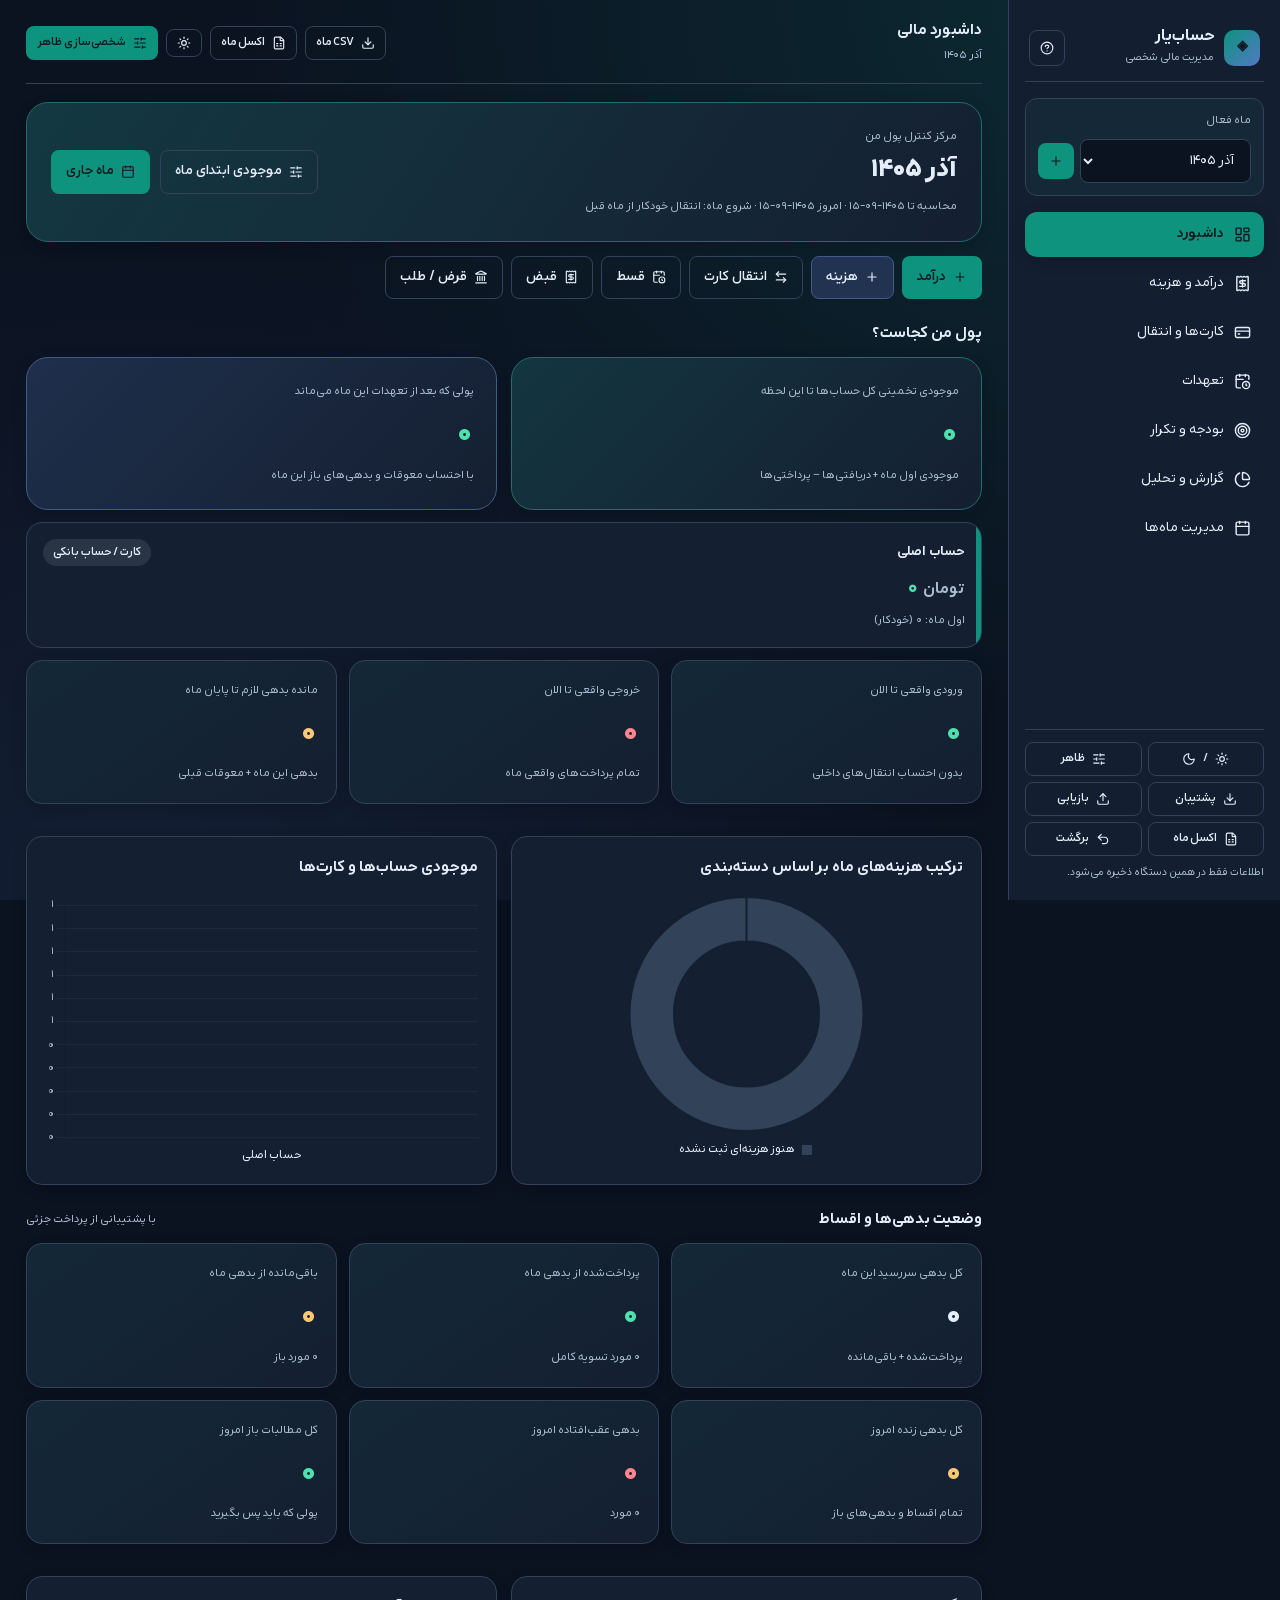
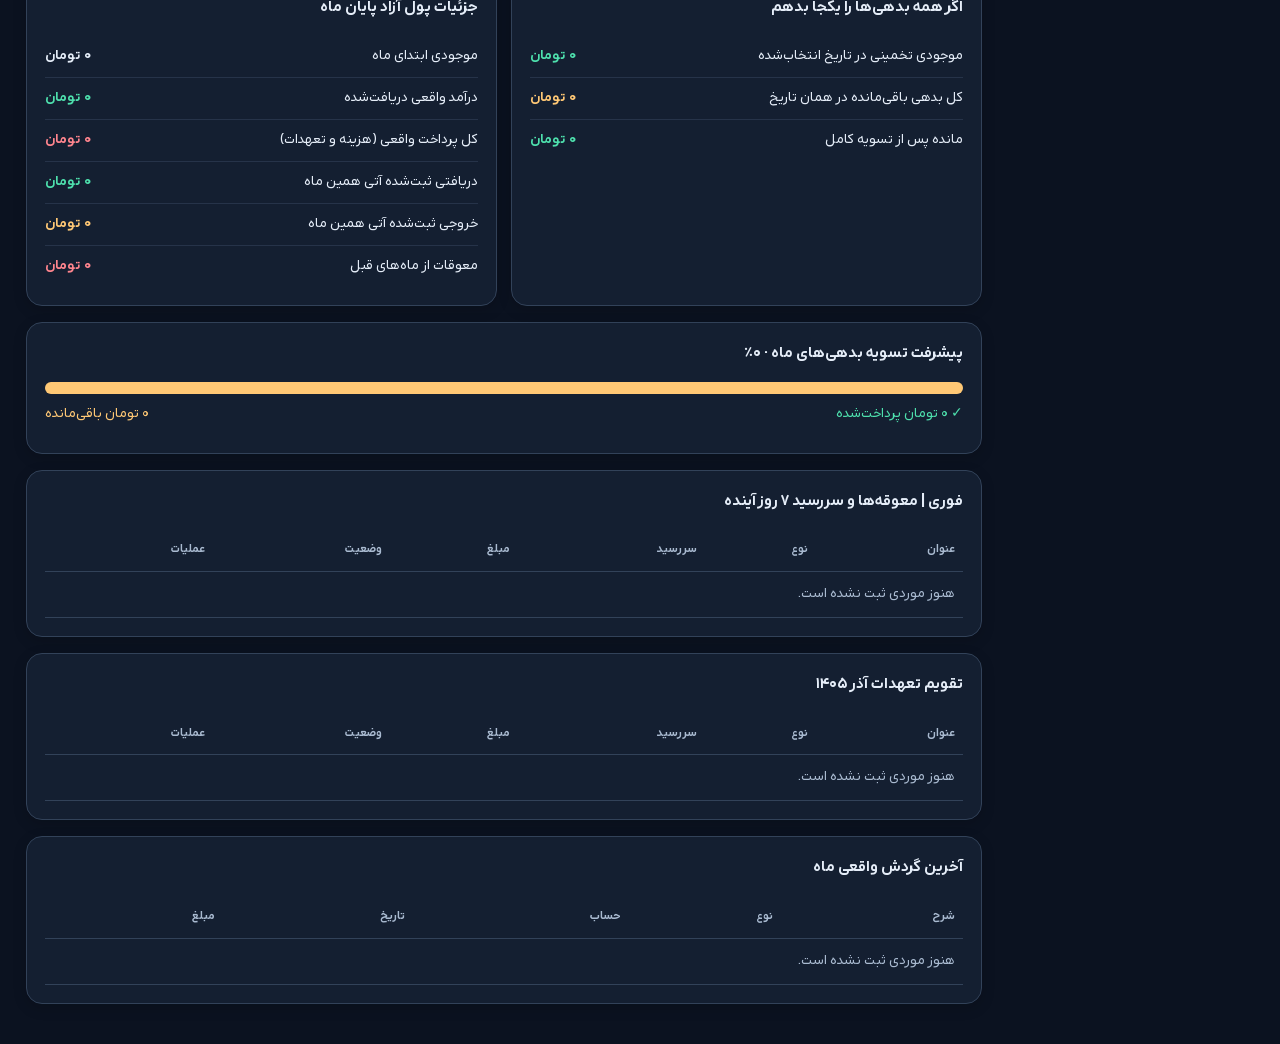
==== commit d933eeb6: "fix(ui): close modals on backdrop click and enforce square close buttons" ====
--- a/index.html
+++ b/index.html
@@ -33,7 +33,7 @@
   <dialog id="dlg" aria-labelledby="dt">
     <div class="dialog-header">
       <h2 id="dt"></h2>
-      <button type="button" class="btn btn-icon btn-ghost" data-close-dialog="dlg" aria-label="بستن">✕</button>
+      <button type="button" class="btn btn-icon btn-ghost" data-close-dialog="dlg" aria-label="بستن"><svg class="icon-svg" viewBox="0 0 24 24" fill="none" stroke="currentColor" stroke-width="2" stroke-linecap="round" stroke-linejoin="round" aria-hidden="true"><path d="M18 6 6 18"></path><path d="m6 6 12 12"></path></svg></button>
     </div>
     <div id="db" class="dialog-body"></div>
   </dialog>
@@ -41,7 +41,7 @@
   <dialog id="confirmDlg" aria-labelledby="confirmTitle">
     <div class="dialog-header">
       <h2 id="confirmTitle">تأیید عملیات</h2>
-      <button type="button" class="btn btn-icon btn-ghost" data-close-dialog="confirmDlg" aria-label="بستن">✕</button>
+      <button type="button" class="btn btn-icon btn-ghost" data-close-dialog="confirmDlg" aria-label="بستن"><svg class="icon-svg" viewBox="0 0 24 24" fill="none" stroke="currentColor" stroke-width="2" stroke-linecap="round" stroke-linejoin="round" aria-hidden="true"><path d="M18 6 6 18"></path><path d="m6 6 12 12"></path></svg></button>
     </div>
     <div id="confirmBody" class="dialog-body"></div>
     <div id="confirmActions" class="dialog-actions"></div>
@@ -50,7 +50,7 @@
   <dialog id="appearanceDlg" class="dialog-wide" aria-labelledby="appearanceTitle">
     <div class="dialog-header">
       <h2 id="appearanceTitle">شخصی‌سازی ظاهر</h2>
-      <button type="button" class="btn btn-icon btn-ghost" data-close-dialog="appearanceDlg" aria-label="بستن">✕</button>
+      <button type="button" class="btn btn-icon btn-ghost" data-close-dialog="appearanceDlg" aria-label="بستن"><svg class="icon-svg" viewBox="0 0 24 24" fill="none" stroke="currentColor" stroke-width="2" stroke-linecap="round" stroke-linejoin="round" aria-hidden="true"><path d="M18 6 6 18"></path><path d="m6 6 12 12"></path></svg></button>
     </div>
     <div id="appearanceBody" class="dialog-body"></div>
   </dialog>
--- a/css/tokens.css
+++ b/css/tokens.css
@@ -39,11 +39,13 @@
 
 html {
   -webkit-text-size-adjust: 100%;
+  overflow-x: clip;
 }
 
 body {
   margin: 0;
   min-height: 100dvh;
+  overflow-x: clip;
   font-family: var(--ui-font);
   font-size: var(--ui-size);
   line-height: 1.65;
@@ -105,6 +107,13 @@
   font-variant-numeric: tabular-nums;
 }
 
+.num-ltr {
+  direction: ltr;
+  display: inline-block;
+  unicode-bidi: isolate;
+  font-variant-numeric: tabular-nums;
+}
+
 .green { color: var(--good); }
 .red, .danger-text { color: var(--bad); }
 .amber { color: var(--warn); }
--- a/css/components.css
+++ b/css/components.css
@@ -52,9 +52,18 @@
 }
 
 .btn-icon {
-  padding: 7px;
-  min-width: 34px;
-  min-height: 34px;
+  width: 36px;
+  height: 36px;
+  padding: 0;
+  gap: 0;
+  line-height: 1;
+  flex-shrink: 0;
+}
+
+.btn-icon.btn-sm {
+  width: 30px;
+  height: 30px;
+  padding: 0;
 }
 
 .icon-svg {
--- a/css/views.css
+++ b/css/views.css
@@ -65,7 +65,7 @@
 
 .accounts-strip {
   display: grid;
-  grid-template-columns: repeat(auto-fill, minmax(220px, 1fr));
+  grid-template-columns: repeat(auto-fit, minmax(240px, 1fr));
   gap: 12px;
   margin-top: 12px;
 }
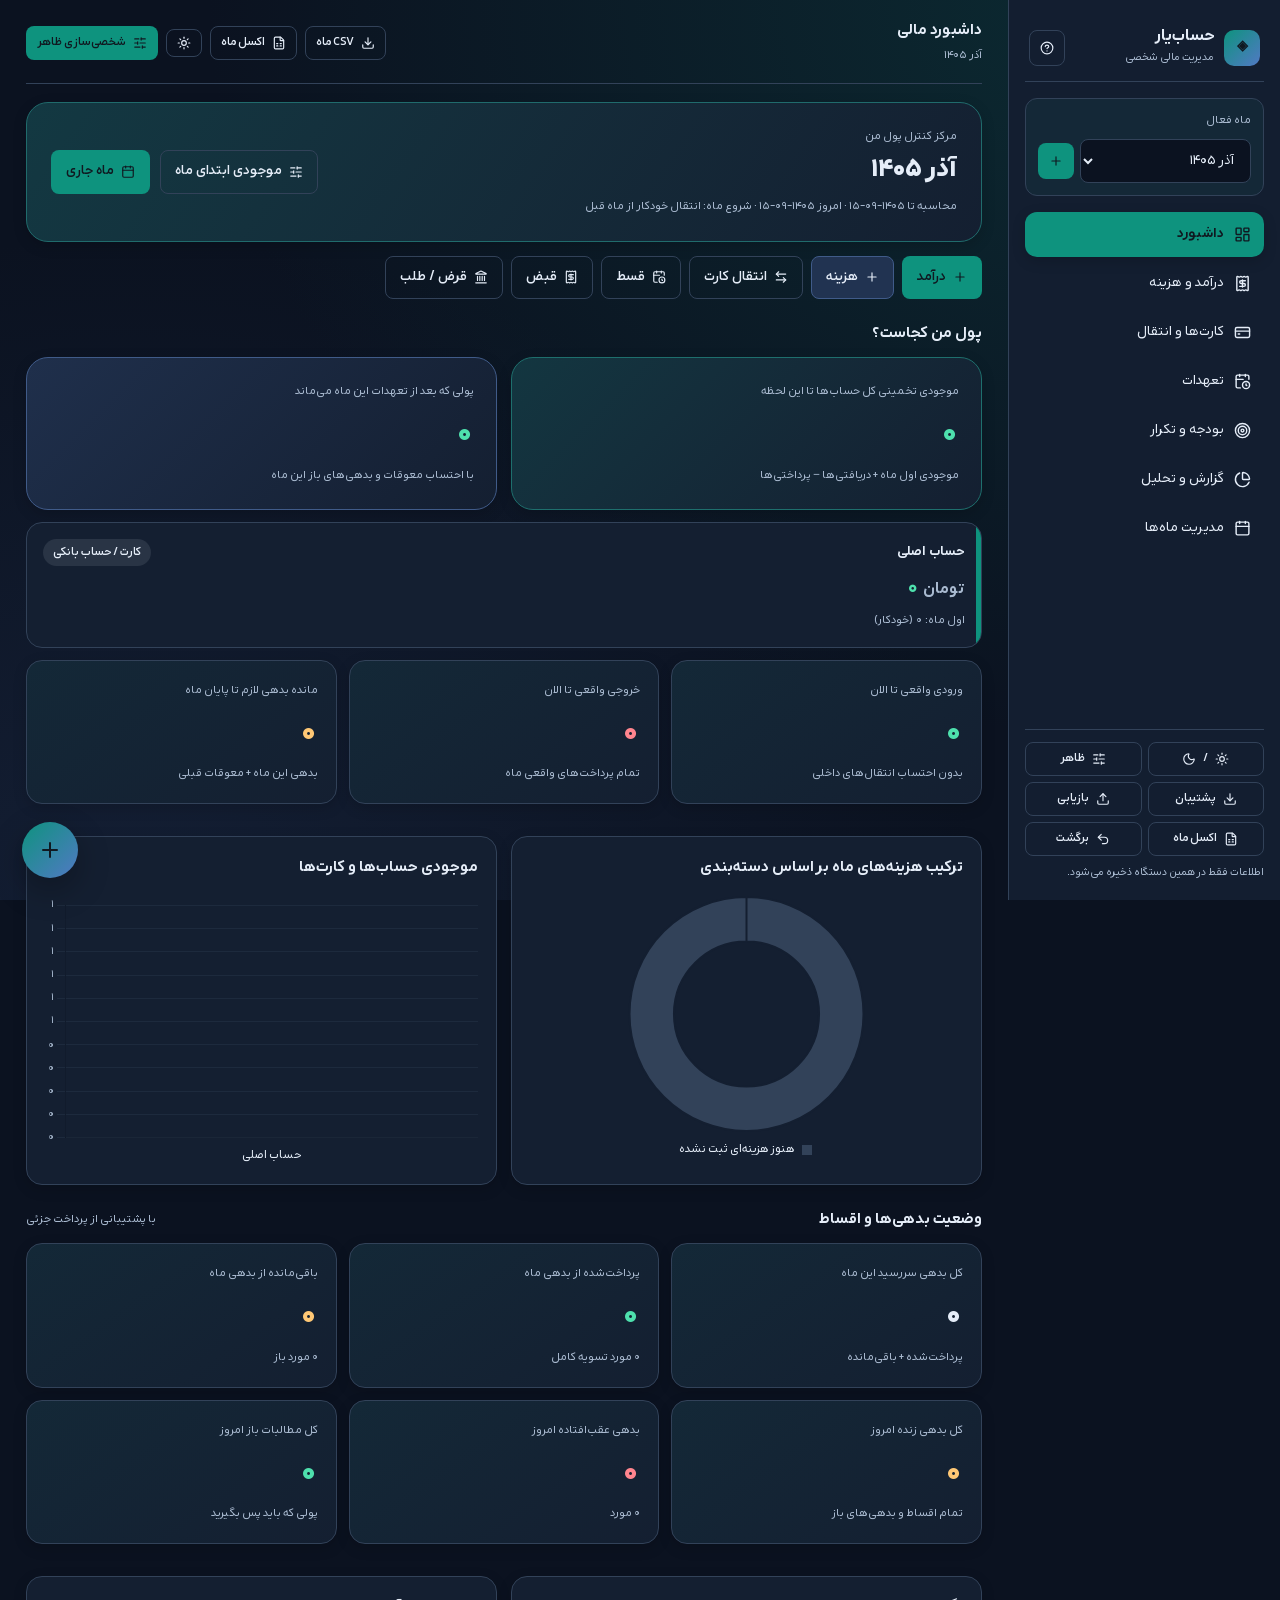
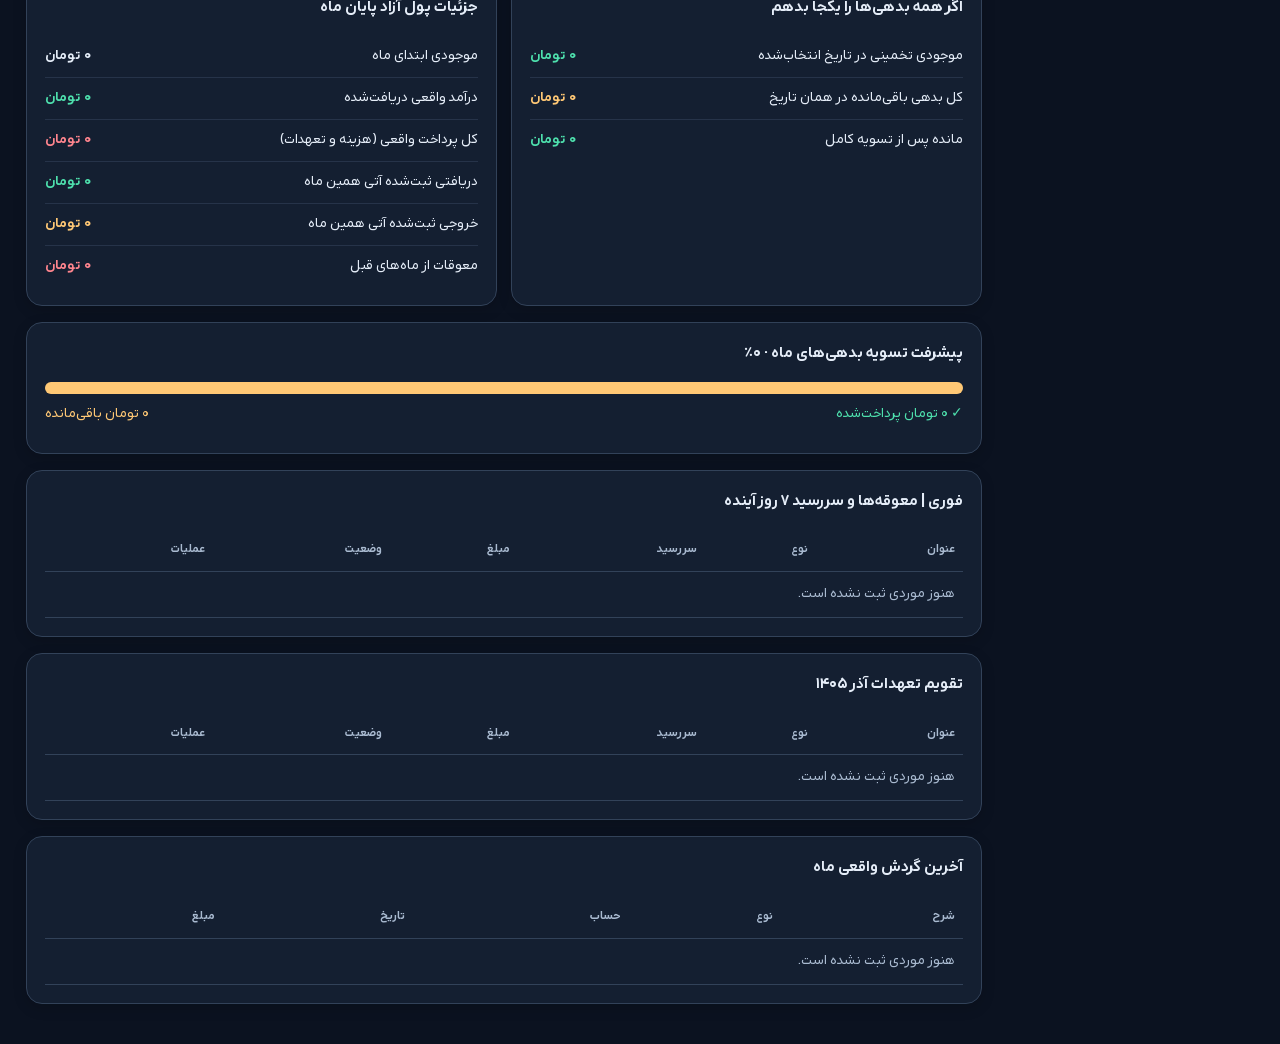
==== commit 669b6de2: "feat(ui): add expanding quick-add bubble menu for income and expense" ====
--- a/index.html
+++ b/index.html
@@ -56,6 +56,7 @@
   </dialog>
 
   <div id="datepickerPopover" class="datepicker-popover hidden" role="dialog" aria-label="تقویم شمسی"></div>
+  <div id="quickBubble" class="bubble-menu"></div>
   <div id="toastContainer" class="toast-container" aria-live="polite" aria-atomic="true"></div>
 
   <noscript>
--- a/css/tokens.css
+++ b/css/tokens.css
@@ -40,6 +40,7 @@
 html {
   -webkit-text-size-adjust: 100%;
   overflow-x: clip;
+  overflow-y: scroll;
 }
 
 body {
--- a/css/components.css
+++ b/css/components.css
@@ -496,13 +496,133 @@
 
 .toast-container {
   position: fixed;
-  bottom: 20px;
-  left: 20px;
+  bottom: 24px;
+  left: 92px;
   z-index: 200;
   display: grid;
   gap: 8px;
-  width: min(360px, calc(100vw - 28px));
+  width: min(360px, calc(100vw - 116px));
   pointer-events: none;
+}
+
+.bubble-menu {
+  position: fixed;
+  bottom: 22px;
+  left: 22px;
+  z-index: 90;
+  display: flex;
+  flex-direction: column;
+  align-items: flex-end;
+  gap: 10px;
+}
+
+.bubble-items {
+  display: flex;
+  flex-direction: column;
+  align-items: flex-end;
+  gap: 10px;
+  pointer-events: none;
+  visibility: hidden;
+}
+
+.bubble-menu.is-open .bubble-items {
+  pointer-events: auto;
+  visibility: visible;
+}
+
+.bubble-item {
+  display: inline-flex;
+  flex-direction: row-reverse;
+  align-items: center;
+  gap: 10px;
+  margin-left: 5px;
+  border: 0;
+  padding: 0;
+  background: transparent;
+  cursor: pointer;
+  opacity: 0;
+  transform: translateY(14px) scale(0.85);
+  transition: opacity 0.18s ease, transform 0.22s cubic-bezier(0.22, 1, 0.36, 1);
+}
+
+.bubble-menu.is-open .bubble-item {
+  opacity: 1;
+  transform: translateY(0) scale(1);
+}
+
+.bubble-menu.is-open .bubble-item:nth-child(1) {
+  transition-delay: 0.04s;
+}
+
+.bubble-menu.is-open .bubble-item:nth-child(2) {
+  transition-delay: 0s;
+}
+
+.bubble-fab {
+  width: 46px;
+  height: 46px;
+  border-radius: 50%;
+  display: grid;
+  place-items: center;
+  color: #101820;
+  box-shadow: var(--shadow-md);
+  border: 1px solid color-mix(in srgb, var(--fg) 15%, transparent);
+  transition: transform 0.15s ease, filter 0.15s ease;
+}
+
+.bubble-fab.is-income {
+  background: var(--good);
+}
+
+.bubble-fab.is-expense {
+  background: var(--bad);
+}
+
+.bubble-item:hover .bubble-fab {
+  transform: scale(1.08);
+  filter: brightness(1.06);
+}
+
+.bubble-label {
+  padding: 6px 12px;
+  border-radius: 999px;
+  background: var(--surface);
+  color: var(--fg);
+  border: 1px solid var(--border);
+  box-shadow: var(--shadow-sm);
+  font-size: 13px;
+  font-weight: 700;
+  white-space: nowrap;
+}
+
+.bubble-trigger {
+  width: 56px;
+  height: 56px;
+  border-radius: 50%;
+  border: 0;
+  padding: 0;
+  display: grid;
+  place-items: center;
+  cursor: pointer;
+  color: var(--accent-text);
+  background: linear-gradient(135deg, var(--accent), var(--accent2));
+  box-shadow: var(--shadow-md);
+  transition: transform 0.2s cubic-bezier(0.22, 1, 0.36, 1), filter 0.15s ease;
+}
+
+.bubble-trigger:hover {
+  filter: brightness(1.08);
+  transform: scale(1.04);
+}
+
+.bubble-trigger .icon-svg {
+  width: 24px;
+  height: 24px;
+  transition: transform 0.22s cubic-bezier(0.22, 1, 0.36, 1);
+}
+
+.bubble-menu.is-open .bubble-trigger .icon-svg {
+  transform: rotate(45deg);
 }
 
 .toast {
@@ -531,13 +651,21 @@
   color: var(--muted);
 }
 
-@media (max-width: 640px) {
+@media (max-width: 960px) {
+  .bubble-menu {
+    bottom: calc(78px + env(safe-area-inset-bottom));
+    left: 16px;
+  }
+
   .toast-container {
-    bottom: calc(76px + env(safe-area-inset-bottom));
+    bottom: calc(144px + env(safe-area-inset-bottom));
     left: 14px;
     right: 14px;
     width: auto;
   }
+}
+
+@media (max-width: 640px) {
 
   table.mobile-cards thead {
     display: none;
